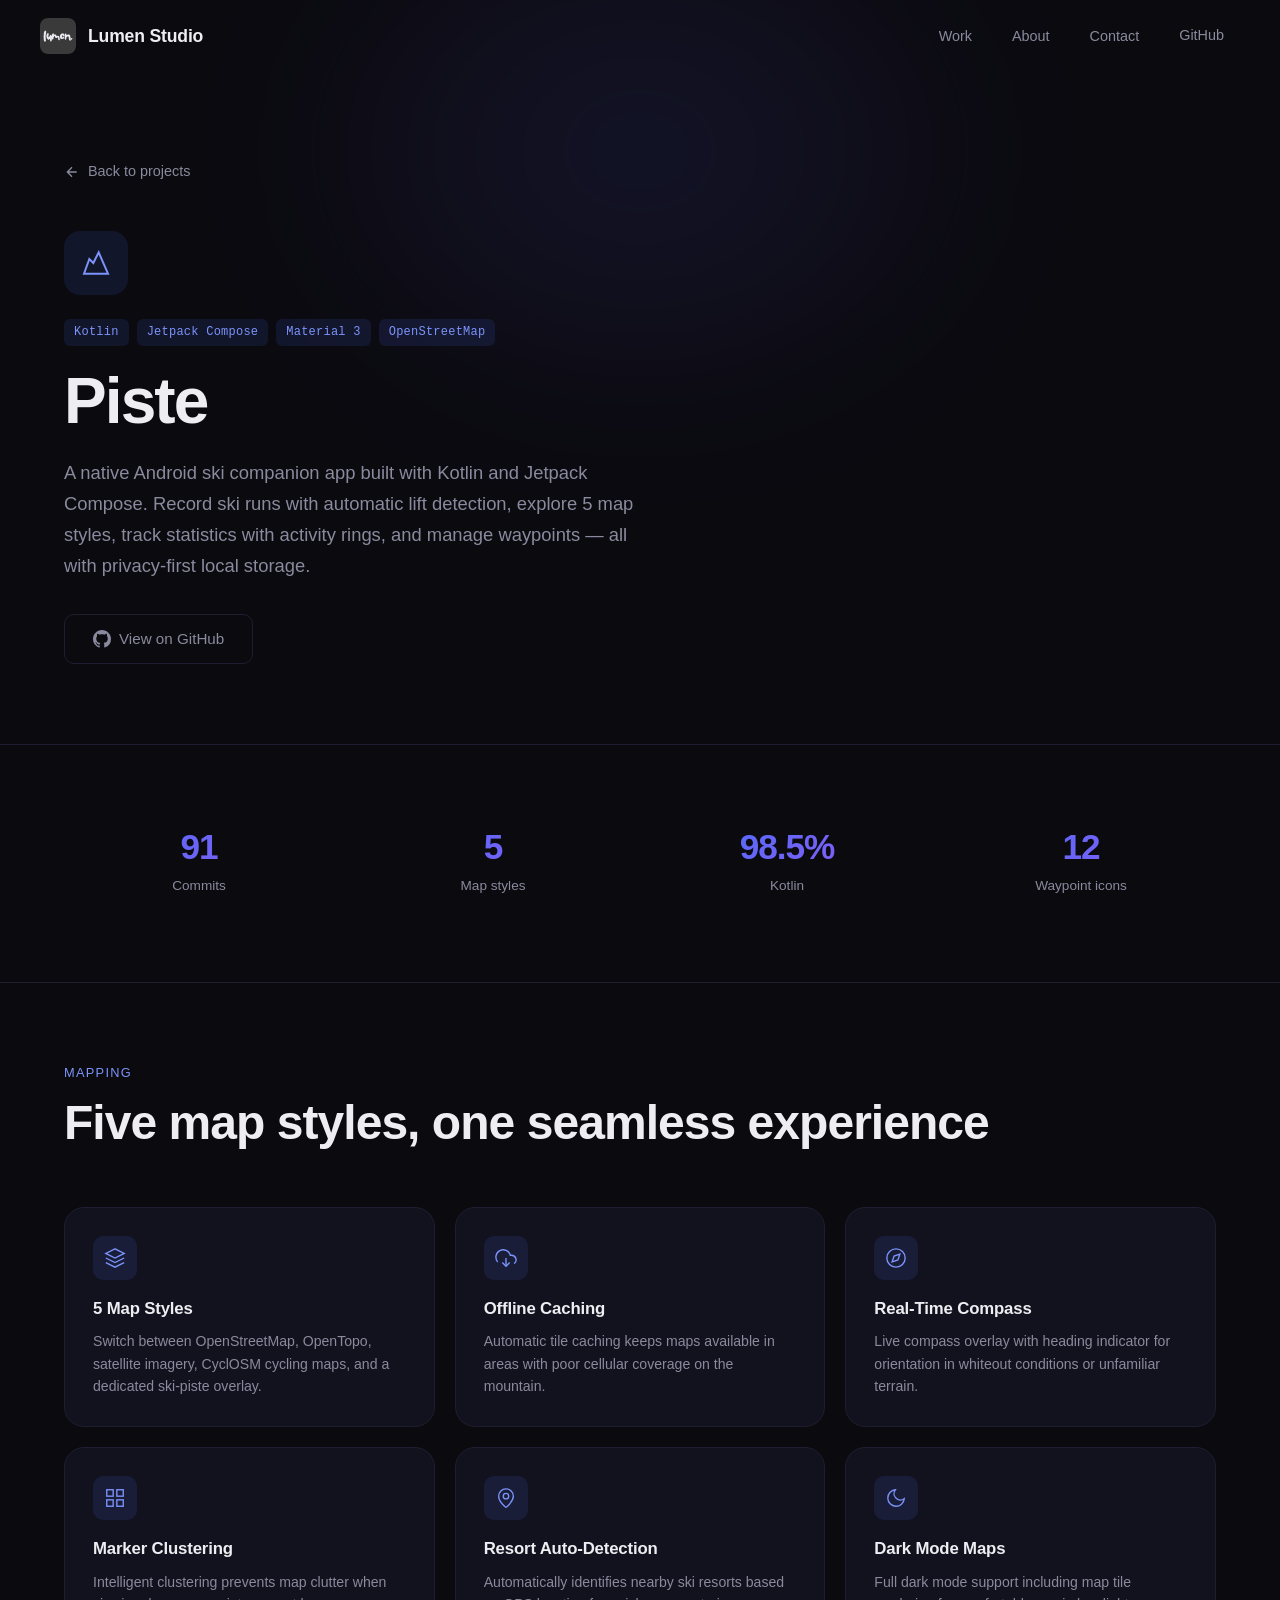
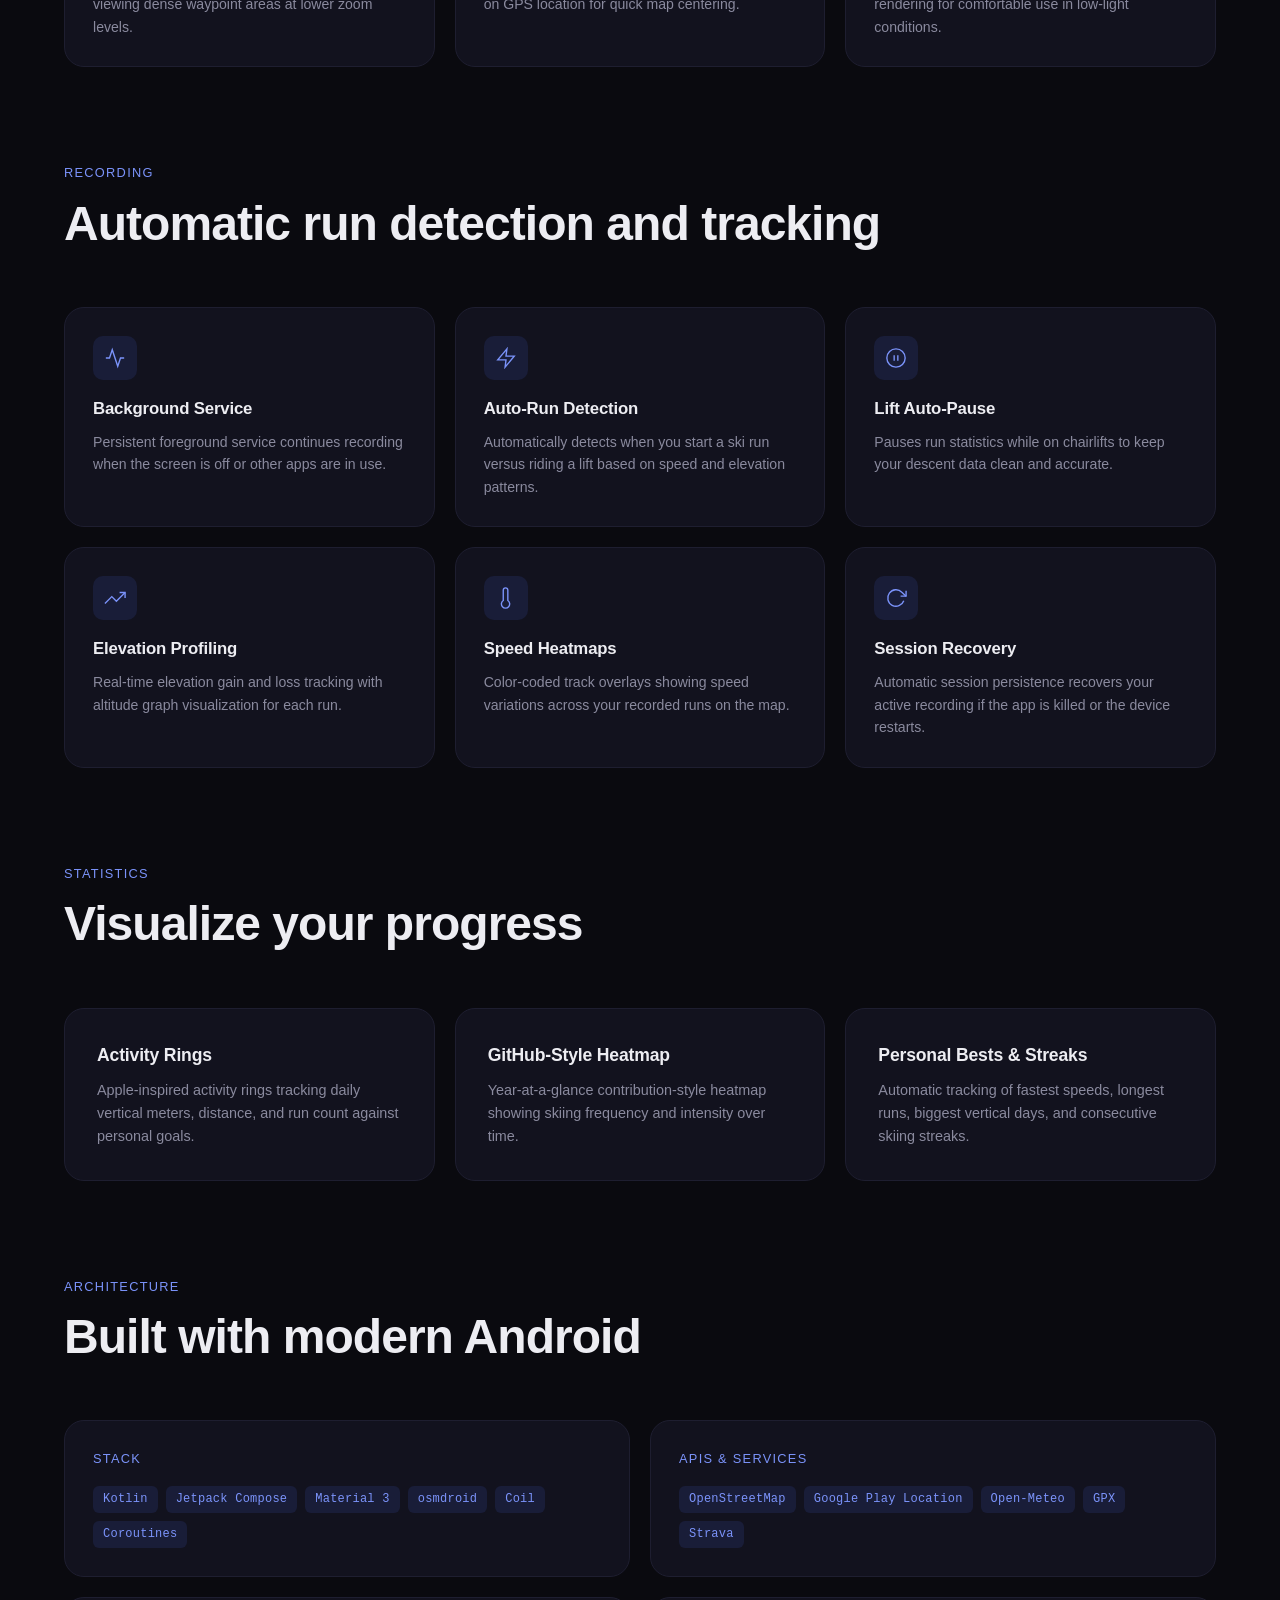
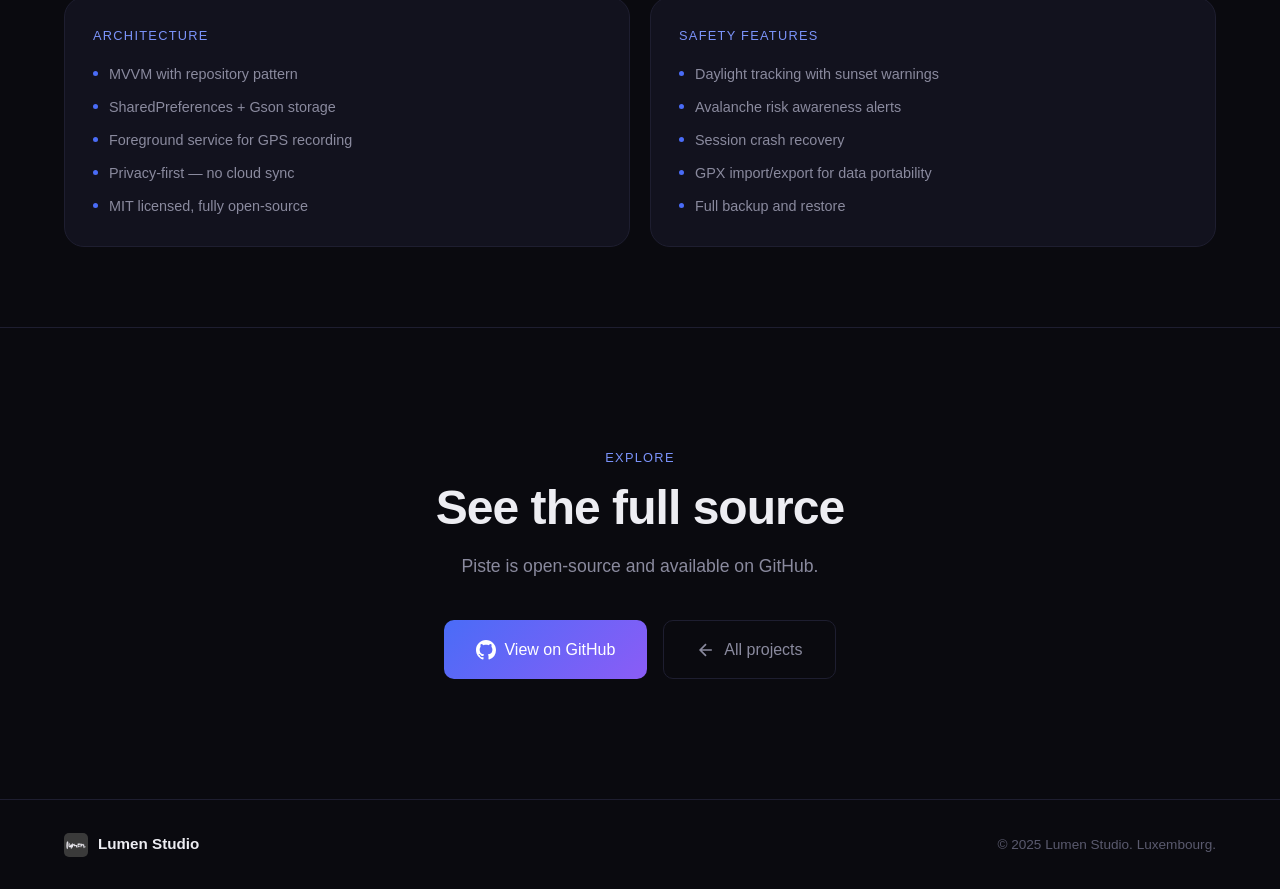
==== piste.html @ 21e947cb "Adding Piste to the website" ====
<!DOCTYPE html>
<html lang="en">
<head>
    <meta charset="UTF-8">
    <meta name="viewport" content="width=device-width, initial-scale=1.0">
    <title>Piste — Lumen Studio</title>
    <meta name="description" content="Piste is a native Android ski companion app built with Kotlin and Jetpack Compose, featuring 5 map styles, ski run recording, activity statistics, and waypoint management.">
    <link rel="stylesheet" href="style.css">
    <link rel="icon" href="assets/logo.png" type="image/png">
</head>
<body>
    <nav class="nav" id="nav">
        <div class="nav-inner">
            <a href="index.html" class="nav-logo">
                <img src="assets/logo.png" alt="Lumen Studio" class="nav-logo-img">
                Lumen Studio
            </a>
            <button class="nav-toggle" id="nav-toggle" aria-label="Toggle menu">
                <span></span><span></span><span></span>
            </button>
            <ul class="nav-links" id="nav-links">
                <li><a href="index.html#work">Work</a></li>
                <li><a href="index.html#about">About</a></li>
                <li><a href="index.html#contact">Contact</a></li>
                <li><a href="https://github.com/lumenworksco" target="_blank" rel="noopener" class="nav-github">GitHub</a></li>
            </ul>
        </div>
    </nav>

    <section class="project-hero">
        <div class="project-hero-bg">
            <div class="project-hero-glow"></div>
        </div>
        <div class="container">
            <a href="index.html#work" class="back-link">
                <svg viewBox="0 0 24 24" width="16" height="16" fill="none" stroke="currentColor" stroke-width="2"><path d="M19 12H5M12 19l-7-7 7-7"/></svg>
                Back to projects
            </a>
            <div class="project-hero-content">
                <div class="project-hero-icon">
                    <svg viewBox="0 0 24 24" fill="none" stroke="currentColor" stroke-width="1.5"><path d="M3 20h18L14 4l-4 8-3-3-4 11z"/></svg>
                </div>
                <div class="project-hero-meta">
                    <span class="project-tag">Kotlin</span>
                    <span class="project-tag">Jetpack Compose</span>
                    <span class="project-tag">Material 3</span>
                    <span class="project-tag">OpenStreetMap</span>
                </div>
                <h1 class="project-hero-title">Piste</h1>
                <p class="project-hero-sub">A native Android ski companion app built with Kotlin and Jetpack Compose. Record ski runs with automatic lift detection, explore 5 map styles, track statistics with activity rings, and manage waypoints — all with privacy-first local storage.</p>
                <a href="https://github.com/lumenworksco/Piste-Formerly-Waypoint" target="_blank" rel="noopener" class="btn btn-ghost">
                    <svg width="18" height="18" viewBox="0 0 24 24" fill="currentColor"><path d="M12 0C5.37 0 0 5.37 0 12c0 5.31 3.435 9.795 8.205 11.385.6.105.825-.255.825-.57 0-.285-.015-1.23-.015-2.235-3.015.555-3.795-.735-4.035-1.41-.135-.345-.72-1.41-1.23-1.695-.42-.225-1.02-.78-.015-.795.945-.015 1.62.87 1.845 1.23 1.08 1.815 2.805 1.305 3.495.99.105-.78.42-1.305.765-1.605-2.67-.3-5.46-1.335-5.46-5.925 0-1.305.465-2.385 1.23-3.225-.12-.3-.54-1.53.12-3.18 0 0 1.005-.315 3.3 1.23.96-.27 1.98-.405 3-.405s2.04.135 3 .405c2.295-1.56 3.3-1.23 3.3-1.23.66 1.65.24 2.88.12 3.18.765.84 1.23 1.905 1.23 3.225 0 4.605-2.805 5.625-5.475 5.925.435.375.81 1.095.81 2.22 0 1.605-.015 2.895-.015 3.3 0 .315.225.69.825.57A12.02 12.02 0 0024 12c0-6.63-5.37-12-12-12z"/></svg>
                    View on GitHub
                </a>
            </div>
        </div>
    </section>

    <section class="project-stats-section">
        <div class="container">
            <div class="project-stats-grid">
                <div class="project-stat">
                    <span class="project-stat-number">91</span>
                    <span class="project-stat-label">Commits</span>
                </div>
                <div class="project-stat">
                    <span class="project-stat-number">5</span>
                    <span class="project-stat-label">Map styles</span>
                </div>
                <div class="project-stat">
                    <span class="project-stat-number">98.5%</span>
                    <span class="project-stat-label">Kotlin</span>
                </div>
                <div class="project-stat">
                    <span class="project-stat-number">12</span>
                    <span class="project-stat-label">Waypoint icons</span>
                </div>
            </div>
        </div>
    </section>

    <section class="project-detail">
        <div class="container">
            <div class="detail-section">
                <div class="section-header">
                    <p class="section-label">Mapping</p>
                    <h2 class="section-title">Five map styles, one seamless experience</h2>
                </div>
                <div class="feature-grid">
                    <div class="feature-card">
                        <div class="feature-icon">
                            <svg viewBox="0 0 24 24" fill="none" stroke="currentColor" stroke-width="1.5"><path d="M12 2L2 7l10 5 10-5-10-5z"/><path d="M2 17l10 5 10-5"/><path d="M2 12l10 5 10-5"/></svg>
                        </div>
                        <h3>5 Map Styles</h3>
                        <p>Switch between OpenStreetMap, OpenTopo, satellite imagery, CyclOSM cycling maps, and a dedicated ski-piste overlay.</p>
                    </div>
                    <div class="feature-card">
                        <div class="feature-icon">
                            <svg viewBox="0 0 24 24" fill="none" stroke="currentColor" stroke-width="1.5"><polyline points="8 17 12 21 16 17"/><line x1="12" y1="12" x2="12" y2="21"/><path d="M20.88 18.09A5 5 0 0018 9h-1.26A8 8 0 103 16.29"/></svg>
                        </div>
                        <h3>Offline Caching</h3>
                        <p>Automatic tile caching keeps maps available in areas with poor cellular coverage on the mountain.</p>
                    </div>
                    <div class="feature-card">
                        <div class="feature-icon">
                            <svg viewBox="0 0 24 24" fill="none" stroke="currentColor" stroke-width="1.5"><circle cx="12" cy="12" r="10"/><polygon points="16.24 7.76 14.12 14.12 7.76 16.24 9.88 9.88 16.24 7.76"/></svg>
                        </div>
                        <h3>Real-Time Compass</h3>
                        <p>Live compass overlay with heading indicator for orientation in whiteout conditions or unfamiliar terrain.</p>
                    </div>
                    <div class="feature-card">
                        <div class="feature-icon">
                            <svg viewBox="0 0 24 24" fill="none" stroke="currentColor" stroke-width="1.5"><rect x="3" y="3" width="7" height="7"/><rect x="14" y="3" width="7" height="7"/><rect x="14" y="14" width="7" height="7"/><rect x="3" y="14" width="7" height="7"/></svg>
                        </div>
                        <h3>Marker Clustering</h3>
                        <p>Intelligent clustering prevents map clutter when viewing dense waypoint areas at lower zoom levels.</p>
                    </div>
                    <div class="feature-card">
                        <div class="feature-icon">
                            <svg viewBox="0 0 24 24" fill="none" stroke="currentColor" stroke-width="1.5"><circle cx="12" cy="10" r="3"/><path d="M12 2a8 8 0 0 0-8 8c0 5.4 7.05 11.5 7.35 11.76a1 1 0 0 0 1.3 0C13 21.5 20 15.4 20 10a8 8 0 0 0-8-8z"/></svg>
                        </div>
                        <h3>Resort Auto-Detection</h3>
                        <p>Automatically identifies nearby ski resorts based on GPS location for quick map centering.</p>
                    </div>
                    <div class="feature-card">
                        <div class="feature-icon">
                            <svg viewBox="0 0 24 24" fill="none" stroke="currentColor" stroke-width="1.5"><path d="M21 12.79A9 9 0 1111.21 3 7 7 0 0021 12.79z"/></svg>
                        </div>
                        <h3>Dark Mode Maps</h3>
                        <p>Full dark mode support including map tile rendering for comfortable use in low-light conditions.</p>
                    </div>
                </div>
            </div>

            <div class="detail-section">
                <div class="section-header">
                    <p class="section-label">Recording</p>
                    <h2 class="section-title">Automatic run detection and tracking</h2>
                </div>
                <div class="feature-grid">
                    <div class="feature-card">
                        <div class="feature-icon">
                            <svg viewBox="0 0 24 24" fill="none" stroke="currentColor" stroke-width="1.5"><polyline points="22 12 18 12 15 21 9 3 6 12 2 12"/></svg>
                        </div>
                        <h3>Background Service</h3>
                        <p>Persistent foreground service continues recording when the screen is off or other apps are in use.</p>
                    </div>
                    <div class="feature-card">
                        <div class="feature-icon">
                            <svg viewBox="0 0 24 24" fill="none" stroke="currentColor" stroke-width="1.5"><polygon points="13 2 3 14 12 14 11 22 21 10 12 10 13 2"/></svg>
                        </div>
                        <h3>Auto-Run Detection</h3>
                        <p>Automatically detects when you start a ski run versus riding a lift based on speed and elevation patterns.</p>
                    </div>
                    <div class="feature-card">
                        <div class="feature-icon">
                            <svg viewBox="0 0 24 24" fill="none" stroke="currentColor" stroke-width="1.5"><circle cx="12" cy="12" r="10"/><line x1="10" y1="15" x2="10" y2="9"/><line x1="14" y1="15" x2="14" y2="9"/></svg>
                        </div>
                        <h3>Lift Auto-Pause</h3>
                        <p>Pauses run statistics while on chairlifts to keep your descent data clean and accurate.</p>
                    </div>
                    <div class="feature-card">
                        <div class="feature-icon">
                            <svg viewBox="0 0 24 24" fill="none" stroke="currentColor" stroke-width="1.5"><polyline points="23 6 13.5 15.5 8.5 10.5 1 18"/><polyline points="17 6 23 6 23 12"/></svg>
                        </div>
                        <h3>Elevation Profiling</h3>
                        <p>Real-time elevation gain and loss tracking with altitude graph visualization for each run.</p>
                    </div>
                    <div class="feature-card">
                        <div class="feature-icon">
                            <svg viewBox="0 0 24 24" fill="none" stroke="currentColor" stroke-width="1.5"><path d="M14 14.76V3.5a2.5 2.5 0 0 0-5 0v11.26a4.5 4.5 0 1 0 5 0z"/></svg>
                        </div>
                        <h3>Speed Heatmaps</h3>
                        <p>Color-coded track overlays showing speed variations across your recorded runs on the map.</p>
                    </div>
                    <div class="feature-card">
                        <div class="feature-icon">
                            <svg viewBox="0 0 24 24" fill="none" stroke="currentColor" stroke-width="1.5"><polyline points="23 4 23 10 17 10"/><path d="M20.49 15a9 9 0 1 1-2.12-9.36L23 10"/></svg>
                        </div>
                        <h3>Session Recovery</h3>
                        <p>Automatic session persistence recovers your active recording if the app is killed or the device restarts.</p>
                    </div>
                </div>
            </div>

            <div class="detail-section">
                <div class="section-header">
                    <p class="section-label">Statistics</p>
                    <h2 class="section-title">Visualize your progress</h2>
                </div>
                <div class="ml-grid">
                    <div class="ml-card">
                        <h3>Activity Rings</h3>
                        <p>Apple-inspired activity rings tracking daily vertical meters, distance, and run count against personal goals.</p>
                    </div>
                    <div class="ml-card">
                        <h3>GitHub-Style Heatmap</h3>
                        <p>Year-at-a-glance contribution-style heatmap showing skiing frequency and intensity over time.</p>
                    </div>
                    <div class="ml-card">
                        <h3>Personal Bests & Streaks</h3>
                        <p>Automatic tracking of fastest speeds, longest runs, biggest vertical days, and consecutive skiing streaks.</p>
                    </div>
                </div>
            </div>

            <div class="detail-section">
                <div class="section-header">
                    <p class="section-label">Architecture</p>
                    <h2 class="section-title">Built with modern Android</h2>
                </div>
                <div class="tech-detail-grid">
                    <div class="tech-detail-card">
                        <h4>Stack</h4>
                        <div class="tech-tags">
                            <span class="project-tag">Kotlin</span>
                            <span class="project-tag">Jetpack Compose</span>
                            <span class="project-tag">Material 3</span>
                            <span class="project-tag">osmdroid</span>
                            <span class="project-tag">Coil</span>
                            <span class="project-tag">Coroutines</span>
                        </div>
                    </div>
                    <div class="tech-detail-card">
                        <h4>APIs & Services</h4>
                        <div class="tech-tags">
                            <span class="project-tag">OpenStreetMap</span>
                            <span class="project-tag">Google Play Location</span>
                            <span class="project-tag">Open-Meteo</span>
                            <span class="project-tag">GPX</span>
                            <span class="project-tag">Strava</span>
                        </div>
                    </div>
                    <div class="tech-detail-card">
                        <h4>Architecture</h4>
                        <ul class="arch-list">
                            <li>MVVM with repository pattern</li>
                            <li>SharedPreferences + Gson storage</li>
                            <li>Foreground service for GPS recording</li>
                            <li>Privacy-first — no cloud sync</li>
                            <li>MIT licensed, fully open-source</li>
                        </ul>
                    </div>
                    <div class="tech-detail-card">
                        <h4>Safety Features</h4>
                        <ul class="arch-list">
                            <li>Daylight tracking with sunset warnings</li>
                            <li>Avalanche risk awareness alerts</li>
                            <li>Session crash recovery</li>
                            <li>GPX import/export for data portability</li>
                            <li>Full backup and restore</li>
                        </ul>
                    </div>
                </div>
            </div>
        </div>
    </section>

    <section class="project-cta">
        <div class="container">
            <div class="contact-inner">
                <p class="section-label">Explore</p>
                <h2 class="section-title">See the full source</h2>
                <p class="contact-sub">Piste is open-source and available on GitHub.</p>
                <div class="contact-links">
                    <a href="https://github.com/lumenworksco/Piste-Formerly-Waypoint" target="_blank" rel="noopener" class="btn btn-primary btn-lg">
                        <svg width="20" height="20" viewBox="0 0 24 24" fill="currentColor"><path d="M12 0C5.37 0 0 5.37 0 12c0 5.31 3.435 9.795 8.205 11.385.6.105.825-.255.825-.57 0-.285-.015-1.23-.015-2.235-3.015.555-3.795-.735-4.035-1.41-.135-.345-.72-1.41-1.23-1.695-.42-.225-1.02-.78-.015-.795.945-.015 1.62.87 1.845 1.23 1.08 1.815 2.805 1.305 3.495.99.105-.78.42-1.305.765-1.605-2.67-.3-5.46-1.335-5.46-5.925 0-1.305.465-2.385 1.23-3.225-.12-.3-.54-1.53.12-3.18 0 0 1.005-.315 3.3 1.23.96-.27 1.98-.405 3-.405s2.04.135 3 .405c2.295-1.56 3.3-1.23 3.3-1.23.66 1.65.24 2.88.12 3.18.765.84 1.23 1.905 1.23 3.225 0 4.605-2.805 5.625-5.475 5.925.435.375.81 1.095.81 2.22 0 1.605-.015 2.895-.015 3.3 0 .315.225.69.825.57A12.02 12.02 0 0024 12c0-6.63-5.37-12-12-12z"/></svg>
                        View on GitHub
                    </a>
                    <a href="index.html#work" class="btn btn-ghost btn-lg">
                        <svg viewBox="0 0 24 24" width="20" height="20" fill="none" stroke="currentColor" stroke-width="2"><path d="M19 12H5M12 19l-7-7 7-7"/></svg>
                        All projects
                    </a>
                </div>
            </div>
        </div>
    </section>

    <footer class="footer">
        <div class="container">
            <div class="footer-inner">
                <div class="footer-brand">
                    <img src="assets/logo.png" alt="Lumen Studio" class="footer-logo-img">
                    Lumen Studio
                </div>
                <p class="footer-copy">&copy; 2025 Lumen Studio. Luxembourg.</p>
            </div>
        </div>
    </footer>

    <script src="script.js"></script>
</body>
</html>
---- style.css ----
/* ===== Reset & Base ===== */
*, *::before, *::after {
    margin: 0;
    padding: 0;
    box-sizing: border-box;
}

:root {
    --bg: #0a0a0f;
    --bg-raised: #0f0f18;
    --bg-card: #12121e;
    --border: #1e1e30;
    --border-hover: #2e2e48;
    --text: #ededf2;
    --text-muted: #8a8a9e;
    --text-dim: #5a5a6e;
    --accent: #4a6cf7;
    --accent-light: #7b93fa;
    --accent-dim: rgba(74, 108, 247, 0.12);
    --accent-glow: rgba(74, 108, 247, 0.3);
    --gradient-start: #4a6cf7;
    --gradient-end: #8b5cf6;
    --radius: 12px;
    --radius-lg: 20px;
    --font: -apple-system, BlinkMacSystemFont, 'Segoe UI', Roboto, 'Helvetica Neue', sans-serif;
    --font-mono: 'SF Mono', 'Fira Code', 'Fira Mono', Menlo, monospace;
    --max-w: 1200px;
    --transition: 0.3s cubic-bezier(0.4, 0, 0.2, 1);
}

html {
    scroll-behavior: smooth;
    -webkit-font-smoothing: antialiased;
    -moz-osx-font-smoothing: grayscale;
}

body {
    font-family: var(--font);
    background: var(--bg);
    color: var(--text);
    line-height: 1.6;
    overflow-x: hidden;
}

a {
    color: inherit;
    text-decoration: none;
}

img { max-width: 100%; display: block; }

.container {
    max-width: var(--max-w);
    margin: 0 auto;
    padding: 0 24px;
}

/* ===== Nav ===== */
.nav {
    position: fixed;
    top: 0;
    left: 0;
    right: 0;
    z-index: 100;
    padding: 0 24px;
    transition: background var(--transition), backdrop-filter var(--transition);
}

.nav.scrolled {
    background: rgba(10, 10, 15, 0.88);
    backdrop-filter: blur(20px);
    -webkit-backdrop-filter: blur(20px);
    border-bottom: 1px solid var(--border);
}

.nav-inner {
    max-width: var(--max-w);
    margin: 0 auto;
    display: flex;
    align-items: center;
    justify-content: space-between;
    height: 72px;
}

.nav-logo {
    display: flex;
    align-items: center;
    gap: 12px;
    font-weight: 600;
    font-size: 1.1rem;
    letter-spacing: -0.01em;
}

.nav-logo-img {
    width: 36px;
    height: 36px;
    border-radius: 8px;
    object-fit: cover;
}

.nav-links {
    display: flex;
    align-items: center;
    gap: 8px;
    list-style: none;
}

.nav-links a {
    padding: 8px 16px;
    border-radius: 8px;
    font-size: 0.9rem;
    color: var(--text-muted);
    transition: color var(--transition), background var(--transition);
}

.nav-links a:hover {
    color: var(--text);
    background: var(--accent-dim);
}

.nav-github {
    display: flex;
    align-items: center;
    gap: 6px;
}

.nav-toggle {
    display: none;
    flex-direction: column;
    gap: 5px;
    background: none;
    border: none;
    cursor: pointer;
    padding: 8px;
}

.nav-toggle span {
    display: block;
    width: 22px;
    height: 2px;
    background: var(--text);
    border-radius: 2px;
    transition: var(--transition);
}

/* ===== Hero ===== */
.hero {
    position: relative;
    min-height: 100vh;
    display: flex;
    align-items: center;
    justify-content: center;
    text-align: center;
    padding: 120px 24px 80px;
    overflow: hidden;
}

.hero-bg {
    position: absolute;
    inset: 0;
    z-index: 0;
}

.hero-glow {
    position: absolute;
    top: 10%;
    left: 50%;
    transform: translateX(-50%);
    width: 800px;
    height: 800px;
    background: radial-gradient(ellipse, var(--accent-glow) 0%, rgba(139, 92, 246, 0.15) 40%, transparent 70%);
    opacity: 0.5;
    filter: blur(80px);
    animation: glow-pulse 6s ease-in-out infinite alternate;
}

@keyframes glow-pulse {
    0% { opacity: 0.4; transform: translateX(-50%) scale(0.95); }
    100% { opacity: 0.6; transform: translateX(-50%) scale(1.05); }
}

.hero-content {
    position: relative;
    z-index: 1;
    max-width: 780px;
}

.hero-logo {
    width: 44px;
    height: 44px;
    border-radius: 10px;
    margin: 0 auto 24px;
    box-shadow: 0 4px 20px rgba(74, 108, 247, 0.15);
}

.hero-label {
    display: inline-block;
    font-size: 0.8rem;
    font-weight: 500;
    letter-spacing: 0.1em;
    text-transform: uppercase;
    color: var(--accent-light);
    margin-bottom: 24px;
    padding: 6px 16px;
    border: 1px solid var(--accent-dim);
    border-radius: 100px;
    background: var(--accent-dim);
}

.hero-title {
    font-size: clamp(2.8rem, 7vw, 5rem);
    font-weight: 700;
    line-height: 1.08;
    letter-spacing: -0.03em;
    margin-bottom: 24px;
}

.hero-accent {
    background: linear-gradient(135deg, var(--gradient-start), var(--accent-light), var(--gradient-end));
    -webkit-background-clip: text;
    -webkit-text-fill-color: transparent;
    background-clip: text;
}

.hero-sub {
    font-size: 1.2rem;
    color: var(--text-muted);
    max-width: 540px;
    margin: 0 auto 40px;
    line-height: 1.7;
}

.hero-actions {
    display: flex;
    gap: 16px;
    justify-content: center;
    flex-wrap: wrap;
}

.hero-scroll {
    position: absolute;
    bottom: 40px;
    left: 50%;
    transform: translateX(-50%);
    z-index: 1;
}

.scroll-line {
    width: 1px;
    height: 60px;
    background: linear-gradient(to bottom, var(--accent), transparent);
    animation: scroll-hint 2s ease-in-out infinite;
}

@keyframes scroll-hint {
    0%, 100% { opacity: 0.3; transform: scaleY(0.6); transform-origin: top; }
    50% { opacity: 1; transform: scaleY(1); transform-origin: top; }
}

/* ===== Buttons ===== */
.btn {
    display: inline-flex;
    align-items: center;
    gap: 8px;
    padding: 12px 28px;
    border-radius: 10px;
    font-size: 0.95rem;
    font-weight: 500;
    font-family: var(--font);
    cursor: pointer;
    transition: all var(--transition);
    border: none;
    white-space: nowrap;
}

.btn-primary {
    background: linear-gradient(135deg, var(--gradient-start), var(--gradient-end));
    color: #fff;
}

.btn-primary:hover {
    box-shadow: 0 4px 30px var(--accent-glow);
    transform: translateY(-1px);
    filter: brightness(1.1);
}

.btn-secondary {
    background: var(--bg-card);
    color: var(--text);
    border: 1px solid var(--border);
}

.btn-secondary:hover {
    border-color: var(--border-hover);
    background: var(--bg-raised);
    transform: translateY(-1px);
}

.btn-ghost {
    background: transparent;
    color: var(--text-muted);
    border: 1px solid var(--border);
}

.btn-ghost:hover {
    color: var(--text);
    border-color: var(--border-hover);
    background: var(--accent-dim);
}

.btn-lg {
    padding: 16px 32px;
    font-size: 1rem;
}

/* ===== Sections ===== */
.section-label {
    font-size: 0.8rem;
    font-weight: 500;
    letter-spacing: 0.1em;
    text-transform: uppercase;
    color: var(--accent-light);
    margin-bottom: 12px;
}

.section-title {
    font-size: clamp(2rem, 4vw, 3rem);
    font-weight: 700;
    letter-spacing: -0.02em;
    line-height: 1.15;
    margin-bottom: 16px;
}

.section-sub {
    font-size: 1.1rem;
    color: var(--text-muted);
    max-width: 520px;
}

.section-header {
    margin-bottom: 56px;
}

/* ===== Work ===== */
.work {
    padding: 120px 0;
}

.project-grid {
    display: grid;
    grid-template-columns: repeat(3, 1fr);
    gap: 20px;
}

.project-card {
    display: block;
    border-radius: var(--radius-lg);
    border: 1px solid var(--border);
    background: var(--bg-card);
    overflow: hidden;
    transition: all var(--transition);
}

.project-card:hover {
    border-color: var(--border-hover);
    transform: translateY(-4px);
    box-shadow: 0 20px 60px rgba(0, 0, 0, 0.4), 0 0 40px rgba(74, 108, 247, 0.06);
}

.project-card-inner {
    padding: 32px;
    height: 100%;
    display: flex;
    flex-direction: column;
}

.project-icon {
    width: 48px;
    height: 48px;
    border-radius: 12px;
    background: var(--accent-dim);
    display: flex;
    align-items: center;
    justify-content: center;
    margin-bottom: 20px;
    color: var(--accent-light);
}

.project-icon svg {
    width: 24px;
    height: 24px;
}

.project-meta {
    display: flex;
    gap: 8px;
    margin-bottom: 16px;
    flex-wrap: wrap;
}

.project-tag {
    font-size: 0.75rem;
    font-family: var(--font-mono);
    padding: 4px 10px;
    border-radius: 6px;
    background: var(--accent-dim);
    color: var(--accent-light);
    letter-spacing: 0.02em;
}

.project-card h3 {
    font-size: 1.25rem;
    font-weight: 600;
    margin-bottom: 8px;
    letter-spacing: -0.01em;
}

.project-card p {
    font-size: 0.9rem;
    color: var(--text-muted);
    line-height: 1.6;
}

.work-cta {
    text-align: center;
    margin-top: 48px;
}

/* ===== About ===== */
.about {
    padding: 120px 0;
    border-top: 1px solid var(--border);
}

.about-grid {
    display: grid;
    grid-template-columns: 1fr 1fr;
    gap: 80px;
    align-items: center;
    margin-bottom: 80px;
}

.about-text p {
    color: var(--text-muted);
    margin-top: 16px;
    font-size: 1.05rem;
    line-height: 1.7;
}

.about-stats {
    display: flex;
    flex-direction: column;
    gap: 32px;
}

.stat {
    padding: 28px 32px;
    border-radius: var(--radius-lg);
    border: 1px solid var(--border);
    background: var(--bg-card);
}

.stat-number {
    display: block;
    font-size: 2.5rem;
    font-weight: 700;
    letter-spacing: -0.03em;
    background: linear-gradient(135deg, var(--gradient-start), var(--gradient-end));
    -webkit-background-clip: text;
    -webkit-text-fill-color: transparent;
    background-clip: text;
    line-height: 1;
    margin-bottom: 8px;
}

.stat-label {
    font-size: 0.9rem;
    color: var(--text-muted);
}

.tech-strip {
    display: flex;
    flex-wrap: wrap;
    gap: 12px;
    justify-content: center;
    padding-top: 40px;
    border-top: 1px solid var(--border);
}

.tech-item {
    font-family: var(--font-mono);
    font-size: 0.85rem;
    padding: 10px 20px;
    border-radius: 100px;
    border: 1px solid var(--border);
    color: var(--text-muted);
    transition: all var(--transition);
}

.tech-item:hover {
    border-color: var(--accent);
    color: var(--accent-light);
    background: var(--accent-dim);
}

/* ===== Contact ===== */
.contact {
    padding: 120px 0;
    border-top: 1px solid var(--border);
}

.contact-inner {
    text-align: center;
    max-width: 600px;
    margin: 0 auto;
}

.contact-sub {
    font-size: 1.1rem;
    color: var(--text-muted);
    margin-bottom: 40px;
}

.contact-links {
    display: flex;
    gap: 16px;
    justify-content: center;
    flex-wrap: wrap;
}

/* ===== Footer ===== */
.footer {
    padding: 32px 0;
    border-top: 1px solid var(--border);
}

.footer-inner {
    display: flex;
    align-items: center;
    justify-content: space-between;
}

.footer-brand {
    display: flex;
    align-items: center;
    gap: 10px;
    font-weight: 600;
    font-size: 0.95rem;
}

.footer-logo-img {
    width: 24px;
    height: 24px;
    border-radius: 5px;
    object-fit: cover;
}

.footer-copy {
    font-size: 0.85rem;
    color: var(--text-dim);
}

/* ===== Spotlight Section ===== */
.spotlight {
    padding: 120px 0;
    border-bottom: 1px solid var(--border);
}

.spotlight-card {
    display: block;
    position: relative;
    border-radius: var(--radius-lg);
    border: 1px solid rgba(74, 108, 247, 0.25);
    overflow: hidden;
    transition: all var(--transition);
}

.spotlight-card:hover {
    border-color: rgba(74, 108, 247, 0.4);
    transform: translateY(-4px);
    box-shadow: 0 24px 80px rgba(0, 0, 0, 0.4), 0 0 80px rgba(74, 108, 247, 0.08);
}

.spotlight-card-inner {
    position: relative;
    background: linear-gradient(135deg, rgba(74, 108, 247, 0.06), rgba(139, 92, 246, 0.04));
}

.spotlight-content {
    position: relative;
    z-index: 1;
    padding: 48px;
}

.spotlight-glow {
    position: absolute;
    top: -40%;
    right: -10%;
    width: 500px;
    height: 500px;
    background: radial-gradient(ellipse, rgba(74, 108, 247, 0.12) 0%, transparent 70%);
    filter: blur(60px);
    pointer-events: none;
}

.spotlight-icon {
    width: 56px;
    min-width: 56px;
    height: 56px;
    min-height: 56px;
    border-radius: 14px;
    background: var(--accent-dim);
    display: flex;
    align-items: center;
    justify-content: center;
    margin-bottom: 24px;
    color: var(--accent-light);
    overflow: hidden;
}

.spotlight-icon svg {
    width: 28px;
    min-width: 28px;
    height: 28px;
    min-height: 28px;
    flex-shrink: 0;
}

.spotlight-meta {
    display: flex;
    gap: 8px;
    margin-bottom: 20px;
    flex-wrap: wrap;
}

.spotlight-card h3 {
    font-size: clamp(1.5rem, 3vw, 2rem);
    font-weight: 700;
    letter-spacing: -0.02em;
    margin-bottom: 12px;
}

.spotlight-card p {
    font-size: 1.05rem;
    color: var(--text-muted);
    line-height: 1.7;
    max-width: 640px;
}

.spotlight-stats {
    display: flex;
    gap: 40px;
    margin-top: 32px;
    padding-top: 32px;
    border-top: 1px solid var(--border);
    flex-wrap: wrap;
}

.spotlight-stat-num {
    display: block;
    font-size: 1.5rem;
    font-weight: 700;
    letter-spacing: -0.02em;
    background: linear-gradient(135deg, var(--gradient-start), var(--gradient-end));
    -webkit-background-clip: text;
    -webkit-text-fill-color: transparent;
    background-clip: text;
    line-height: 1;
    margin-bottom: 4px;
}

.spotlight-stat-label {
    font-size: 0.8rem;
    color: var(--text-dim);
}

.spotlight-link {
    display: inline-flex;
    align-items: center;
    gap: 8px;
    margin-top: 32px;
    font-size: 0.95rem;
    font-weight: 500;
    color: var(--accent-light);
    transition: gap var(--transition);
}

.spotlight-card:hover .spotlight-link {
    gap: 12px;
}

.nav-velox {
    color: var(--accent-light) !important;
    font-weight: 500;
}

.nav-piste {
    color: var(--accent-light) !important;
    font-weight: 500;
}

/* ===== Project Detail Page ===== */
.project-hero {
    position: relative;
    padding: 160px 0 80px;
    overflow: hidden;
}

.project-hero-bg {
    position: absolute;
    inset: 0;
    z-index: 0;
}

.project-hero-glow {
    position: absolute;
    top: -20%;
    left: 50%;
    transform: translateX(-50%);
    width: 800px;
    height: 600px;
    background: radial-gradient(ellipse, var(--accent-glow) 0%, rgba(139, 92, 246, 0.15) 40%, transparent 70%);
    opacity: 0.4;
    filter: blur(80px);
}

.back-link {
    display: inline-flex;
    align-items: center;
    gap: 8px;
    font-size: 0.9rem;
    color: var(--text-muted);
    margin-bottom: 48px;
    transition: color var(--transition);
    position: relative;
    z-index: 1;
}

.back-link:hover {
    color: var(--accent-light);
}

.project-hero-content {
    position: relative;
    z-index: 1;
    max-width: 700px;
}

.project-hero-icon {
    width: 64px;
    height: 64px;
    border-radius: 16px;
    background: var(--accent-dim);
    display: flex;
    align-items: center;
    justify-content: center;
    margin-bottom: 24px;
    color: var(--accent-light);
}

.project-hero-icon svg {
    width: 32px;
    height: 32px;
}

.project-hero-meta {
    display: flex;
    gap: 8px;
    margin-bottom: 20px;
    flex-wrap: wrap;
}

.project-hero-title {
    font-size: clamp(2.5rem, 6vw, 4rem);
    font-weight: 700;
    letter-spacing: -0.03em;
    line-height: 1.1;
    margin-bottom: 20px;
}

.project-hero-sub {
    font-size: 1.15rem;
    color: var(--text-muted);
    line-height: 1.7;
    margin-bottom: 32px;
    max-width: 600px;
}

/* Project Stats */
.project-stats-section {
    padding: 60px 0;
    border-top: 1px solid var(--border);
    border-bottom: 1px solid var(--border);
}

.project-stats-grid {
    display: grid;
    grid-template-columns: repeat(4, 1fr);
    gap: 24px;
}

.project-stat {
    text-align: center;
    padding: 24px;
}

.project-stat-number {
    display: block;
    font-size: 2.2rem;
    font-weight: 700;
    letter-spacing: -0.03em;
    background: linear-gradient(135deg, var(--gradient-start), var(--gradient-end));
    -webkit-background-clip: text;
    -webkit-text-fill-color: transparent;
    background-clip: text;
    line-height: 1;
    margin-bottom: 8px;
}

.project-stat-label {
    font-size: 0.85rem;
    color: var(--text-muted);
}

/* Detail Sections */
.project-detail {
    padding: 80px 0;
}

.detail-section {
    margin-bottom: 96px;
}

.detail-section:last-child {
    margin-bottom: 0;
}

/* Strategy Grid */
.strategy-grid {
    display: grid;
    grid-template-columns: repeat(3, 1fr);
    gap: 20px;
}

.strategy-card {
    padding: 28px;
    border-radius: var(--radius-lg);
    border: 1px solid var(--border);
    background: var(--bg-card);
    transition: all var(--transition);
}

.strategy-card:hover {
    border-color: var(--border-hover);
    transform: translateY(-2px);
}

.strategy-alloc {
    display: inline-block;
    font-size: 0.8rem;
    font-weight: 600;
    font-family: var(--font-mono);
    padding: 4px 10px;
    border-radius: 6px;
    background: var(--accent-dim);
    color: var(--accent-light);
    margin-bottom: 16px;
}

.strategy-card h3 {
    font-size: 1.1rem;
    font-weight: 600;
    margin-bottom: 8px;
    letter-spacing: -0.01em;
}

.strategy-card p {
    font-size: 0.88rem;
    color: var(--text-muted);
    line-height: 1.6;
}

/* Feature Grid */
.feature-grid {
    display: grid;
    grid-template-columns: repeat(3, 1fr);
    gap: 20px;
}

.feature-card {
    padding: 28px;
    border-radius: var(--radius-lg);
    border: 1px solid var(--border);
    background: var(--bg-card);
    transition: all var(--transition);
}

.feature-card:hover {
    border-color: var(--border-hover);
    transform: translateY(-2px);
}

.feature-icon {
    width: 44px;
    height: 44px;
    border-radius: 10px;
    background: var(--accent-dim);
    display: flex;
    align-items: center;
    justify-content: center;
    margin-bottom: 16px;
    color: var(--accent-light);
}

.feature-icon svg {
    width: 22px;
    height: 22px;
}

.feature-card h3 {
    font-size: 1.05rem;
    font-weight: 600;
    margin-bottom: 8px;
    letter-spacing: -0.01em;
}

.feature-card p {
    font-size: 0.88rem;
    color: var(--text-muted);
    line-height: 1.6;
}

/* ML Grid */
.ml-grid {
    display: grid;
    grid-template-columns: repeat(3, 1fr);
    gap: 20px;
}

.ml-card {
    padding: 32px;
    border-radius: var(--radius-lg);
    border: 1px solid var(--border);
    background: var(--bg-card);
    transition: all var(--transition);
}

.ml-card:hover {
    border-color: var(--border-hover);
    transform: translateY(-2px);
}

.ml-card h3 {
    font-size: 1.1rem;
    font-weight: 600;
    margin-bottom: 10px;
    letter-spacing: -0.01em;
}

.ml-card p {
    font-size: 0.9rem;
    color: var(--text-muted);
    line-height: 1.6;
}

/* Tech Detail Grid */
.tech-detail-grid {
    display: grid;
    grid-template-columns: repeat(2, 1fr);
    gap: 20px;
}

.tech-detail-card {
    padding: 28px;
    border-radius: var(--radius-lg);
    border: 1px solid var(--border);
    background: var(--bg-card);
}

.tech-detail-card h4 {
    font-size: 0.8rem;
    font-weight: 500;
    letter-spacing: 0.1em;
    text-transform: uppercase;
    color: var(--accent-light);
    margin-bottom: 16px;
}

.tech-tags {
    display: flex;
    flex-wrap: wrap;
    gap: 8px;
}

.arch-list {
    list-style: none;
    display: flex;
    flex-direction: column;
    gap: 10px;
}

.arch-list li {
    font-size: 0.9rem;
    color: var(--text-muted);
    padding-left: 16px;
    position: relative;
}

.arch-list li::before {
    content: '';
    position: absolute;
    left: 0;
    top: 8px;
    width: 5px;
    height: 5px;
    border-radius: 50%;
    background: var(--accent);
}

/* Project CTA */
.project-cta {
    padding: 120px 0;
    border-top: 1px solid var(--border);
}

/* ===== Animations ===== */
.fade-in {
    opacity: 0;
    transform: translateY(24px);
    transition: opacity 0.6s ease, transform 0.6s ease;
}

.fade-in.visible {
    opacity: 1;
    transform: translateY(0);
}

/* ===== Responsive ===== */
@media (max-width: 900px) {
    .project-grid {
        grid-template-columns: repeat(2, 1fr);
    }

    .about-grid {
        grid-template-columns: 1fr;
        gap: 48px;
    }

    .project-stats-grid {
        grid-template-columns: repeat(2, 1fr);
    }

    .strategy-grid,
    .feature-grid,
    .ml-grid {
        grid-template-columns: repeat(2, 1fr);
    }

    .tech-detail-grid {
        grid-template-columns: 1fr;
    }
}

@media (max-width: 640px) {
    .nav-links {
        position: fixed;
        top: 0;
        right: 0;
        bottom: 0;
        width: 280px;
        background: var(--bg-raised);
        border-left: 1px solid var(--border);
        flex-direction: column;
        padding: 80px 24px 24px;
        gap: 4px;
        transform: translateX(100%);
        transition: transform var(--transition);
        z-index: 99;
    }

    .nav-links.open {
        transform: translateX(0);
    }

    .nav-links a {
        padding: 14px 16px;
        font-size: 1rem;
    }

    .nav-toggle {
        display: flex;
        z-index: 101;
    }

    .nav-toggle.active span:nth-child(1) {
        transform: rotate(45deg) translate(5px, 5px);
    }
    .nav-toggle.active span:nth-child(2) {
        opacity: 0;
    }
    .nav-toggle.active span:nth-child(3) {
        transform: rotate(-45deg) translate(5px, -5px);
    }

    .project-grid {
        grid-template-columns: 1fr;
    }

    .project-stats-grid,
    .strategy-grid,
    .feature-grid,
    .ml-grid {
        grid-template-columns: 1fr;
    }

    .spotlight-content {
        padding: 28px;
    }

    .spotlight-stats {
        gap: 24px;
    }

    .project-hero {
        padding: 120px 0 60px;
    }

    .project-hero-title {
        font-size: 2.2rem;
    }

    .hero {
        padding: 100px 20px 60px;
    }

    .hero-logo {
        width: 40px;
        height: 40px;
        border-radius: 9px;
    }

    .hero-title {
        font-size: 2.4rem;
    }

    .hero-sub {
        font-size: 1.05rem;
    }

    .hero-actions {
        flex-direction: column;
        align-items: center;
    }

    .footer-inner {
        flex-direction: column;
        gap: 12px;
        text-align: center;
    }

    .contact-links {
        flex-direction: column;
        align-items: center;
    }
}
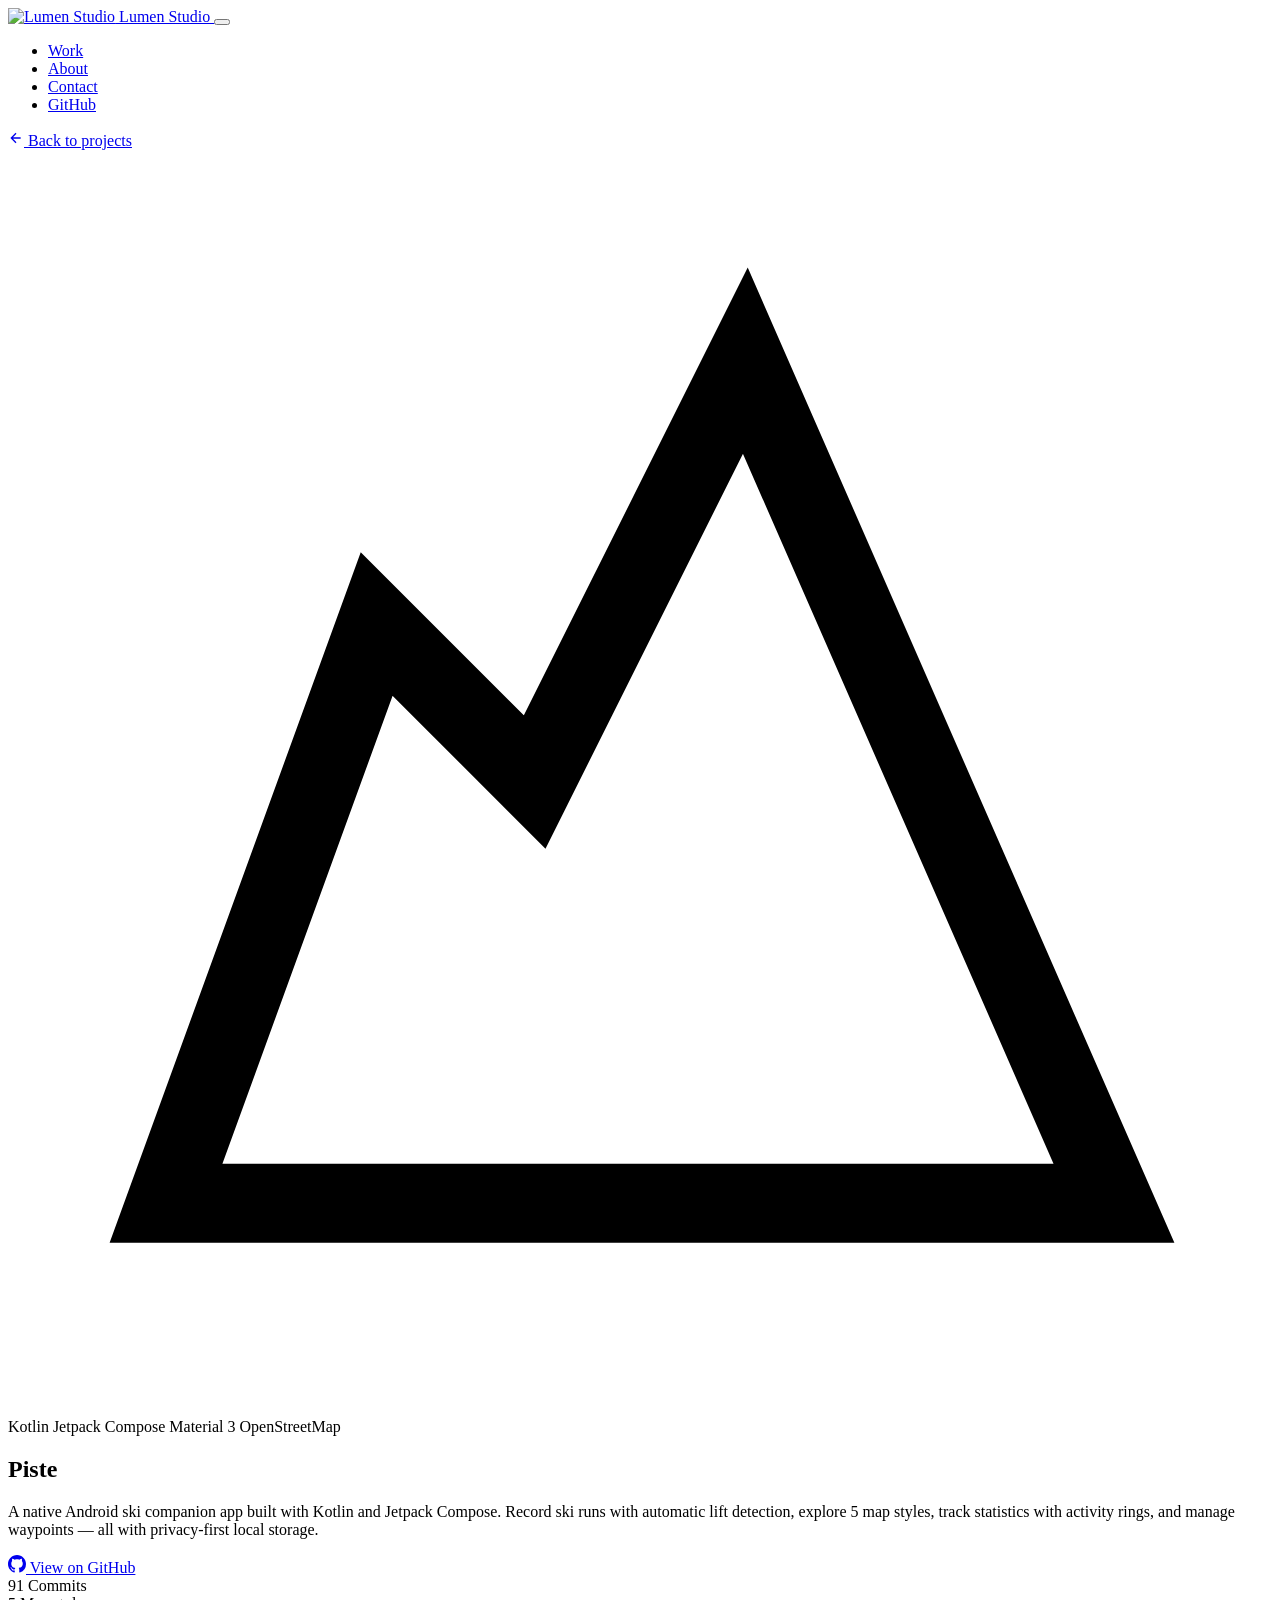
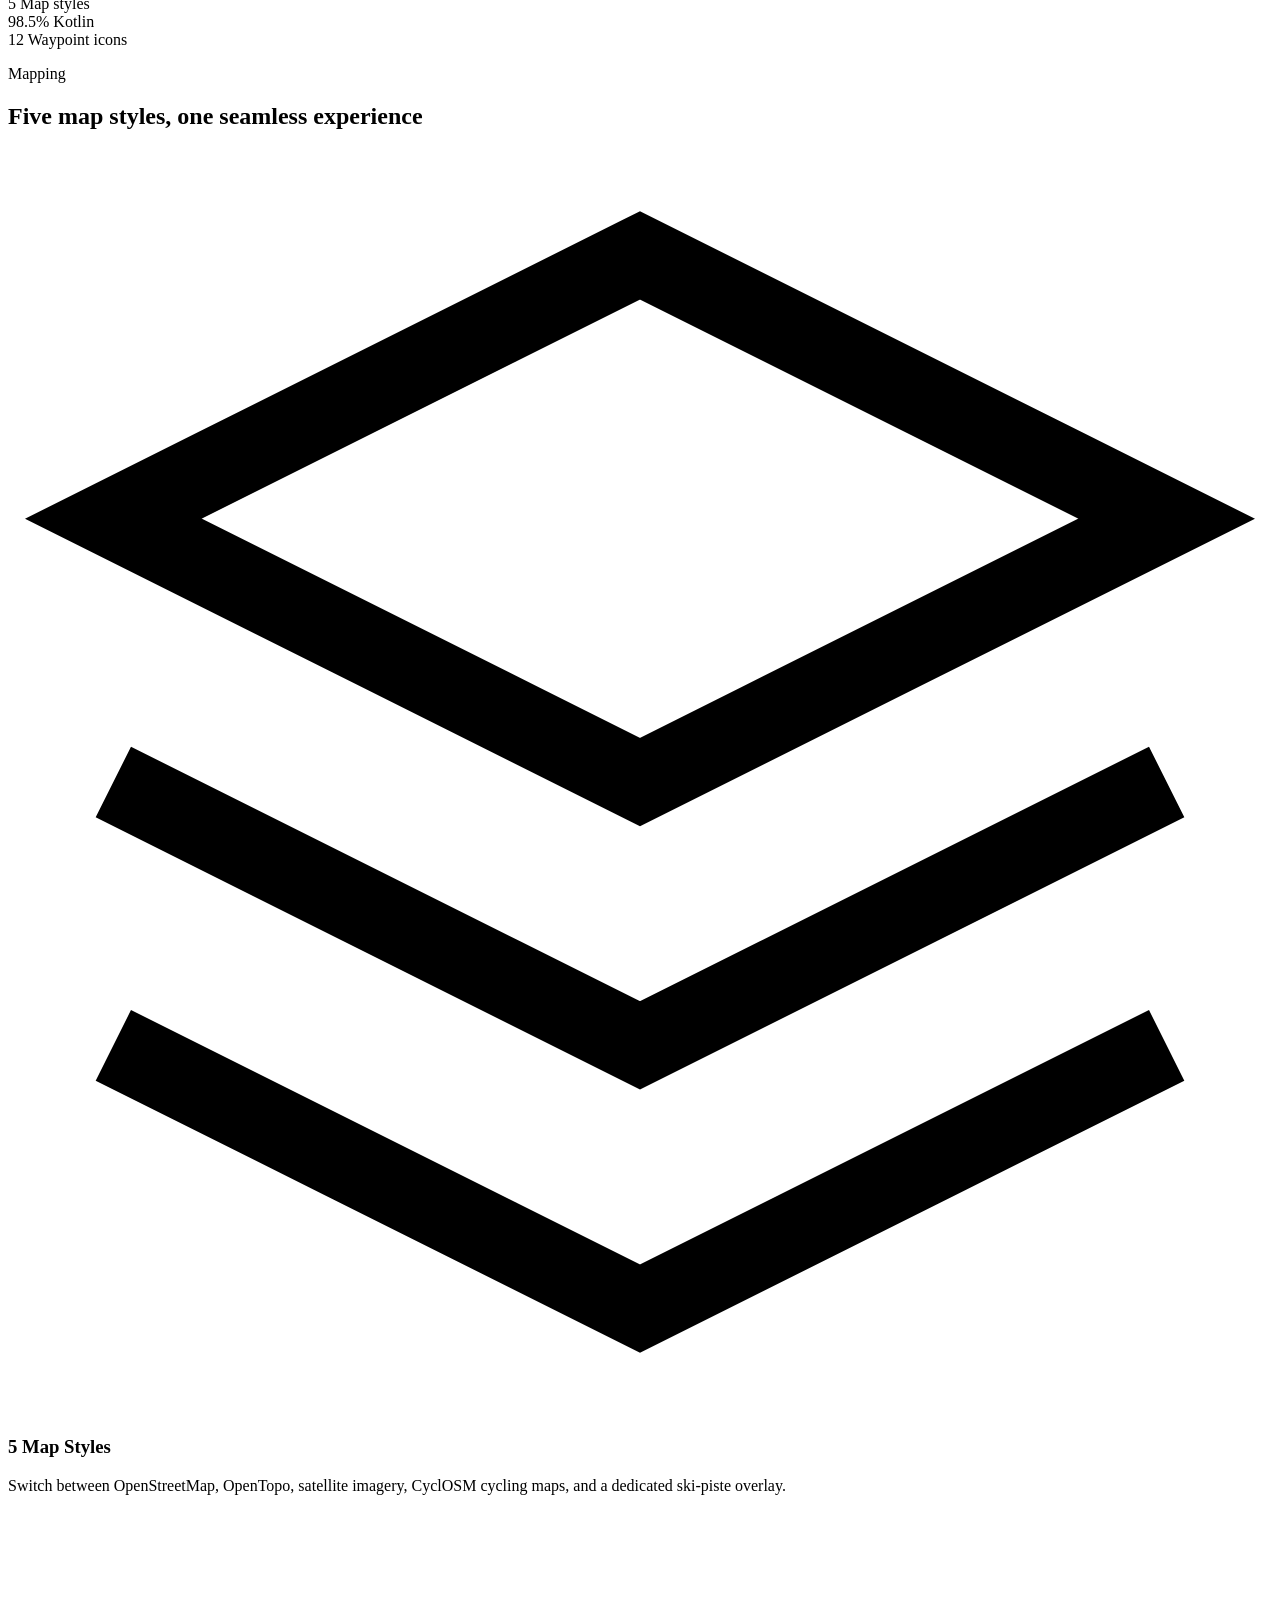
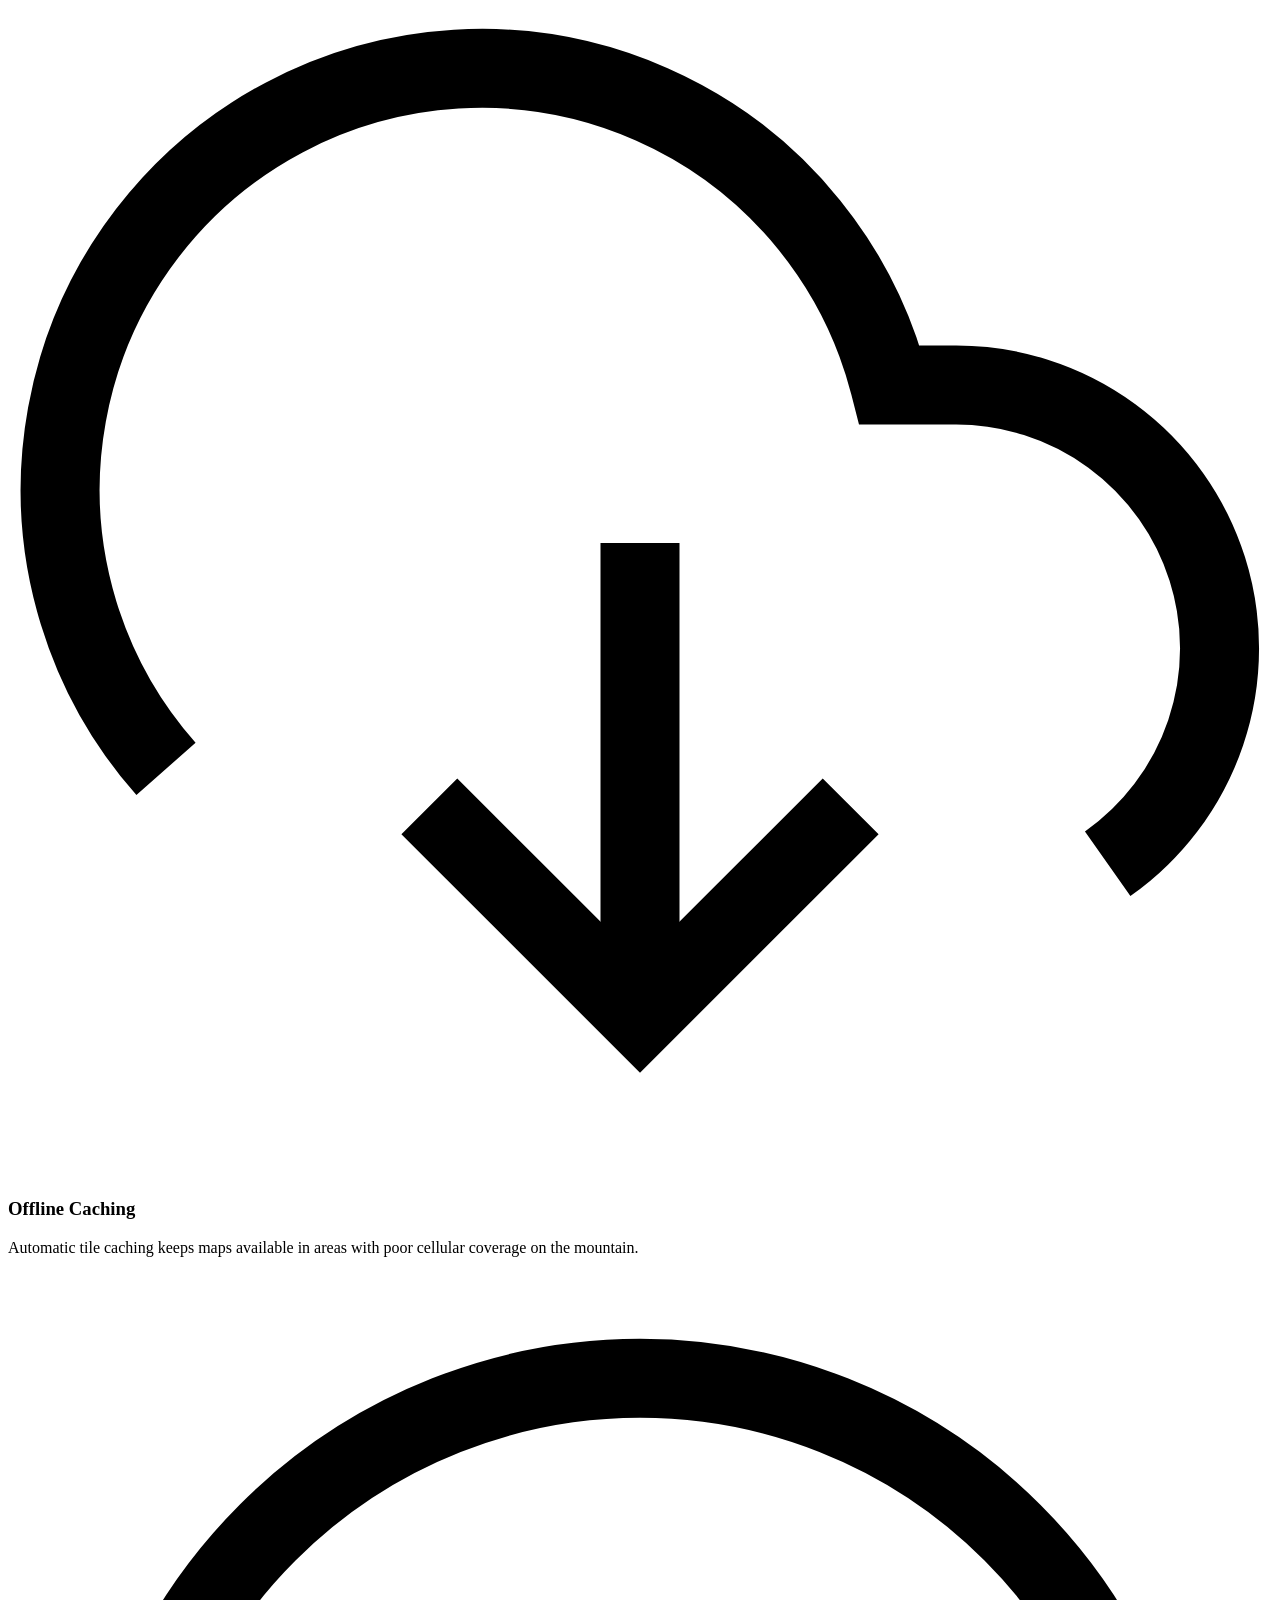
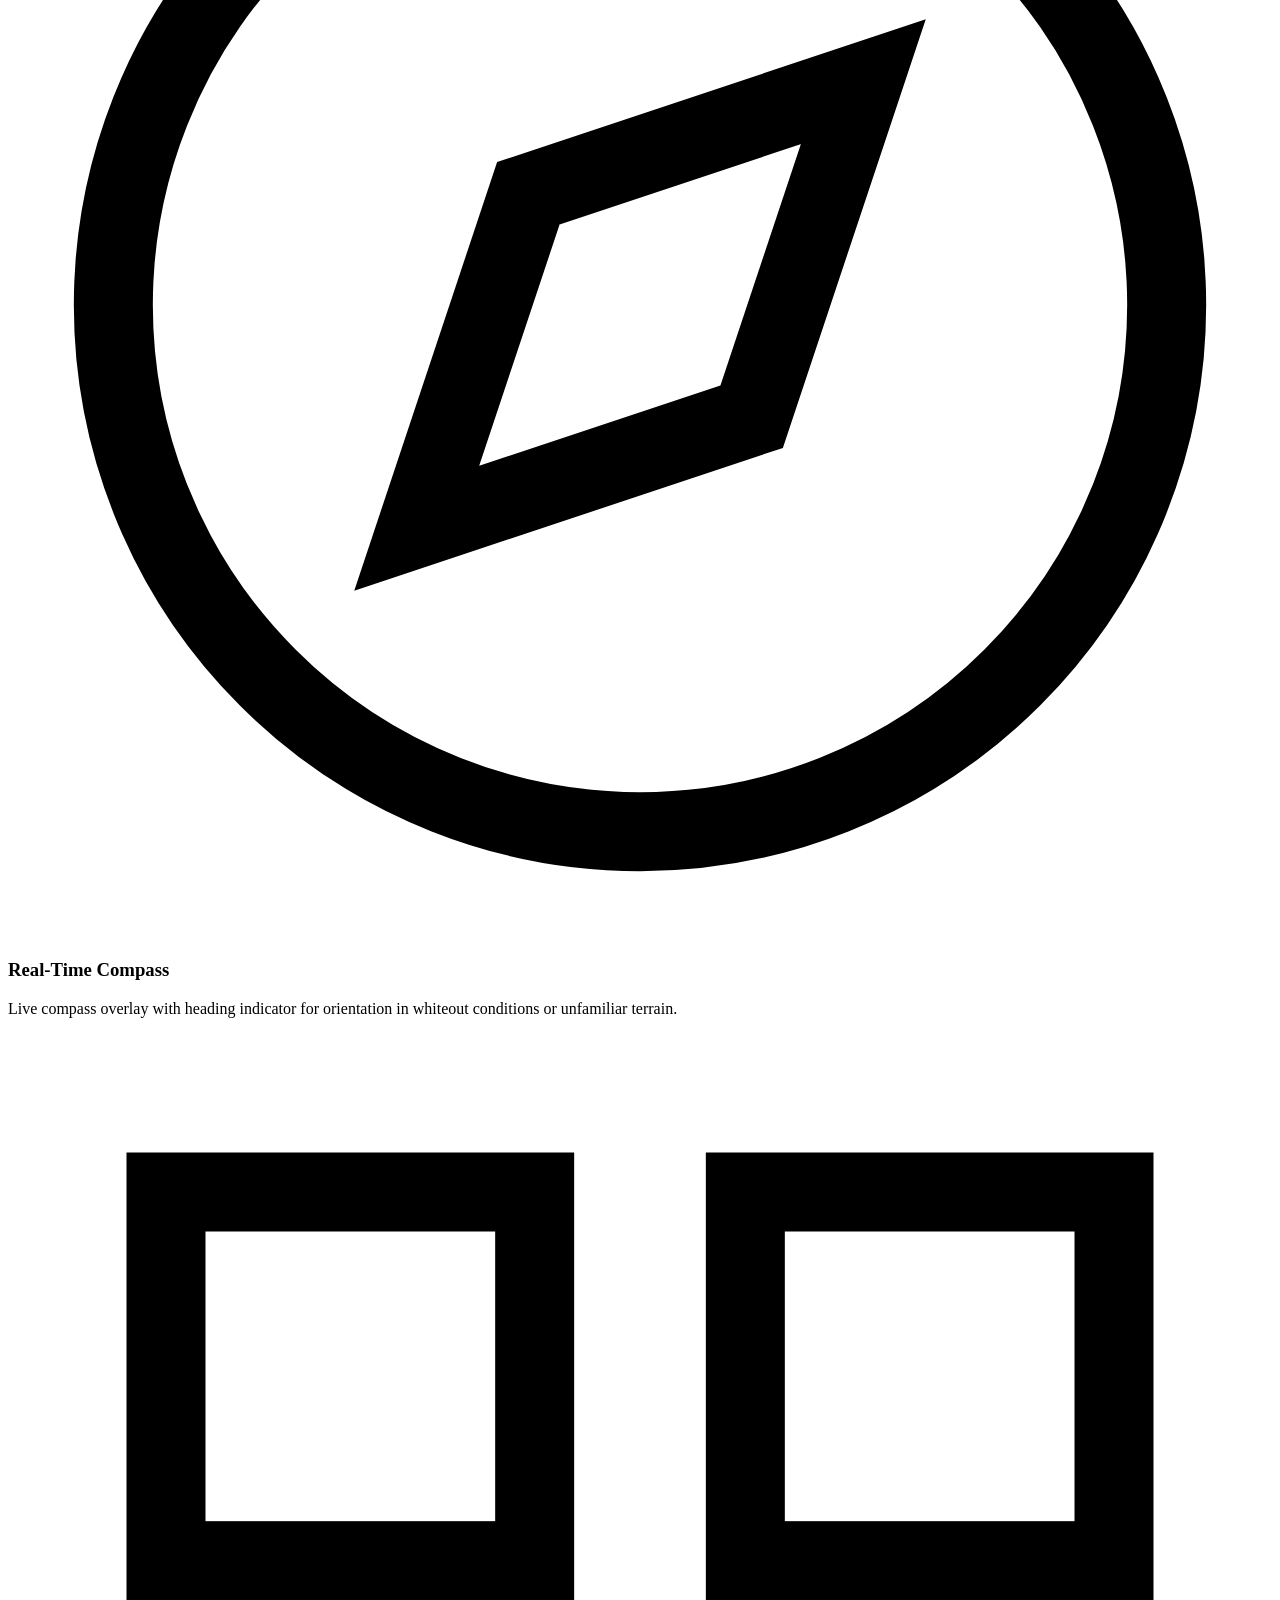
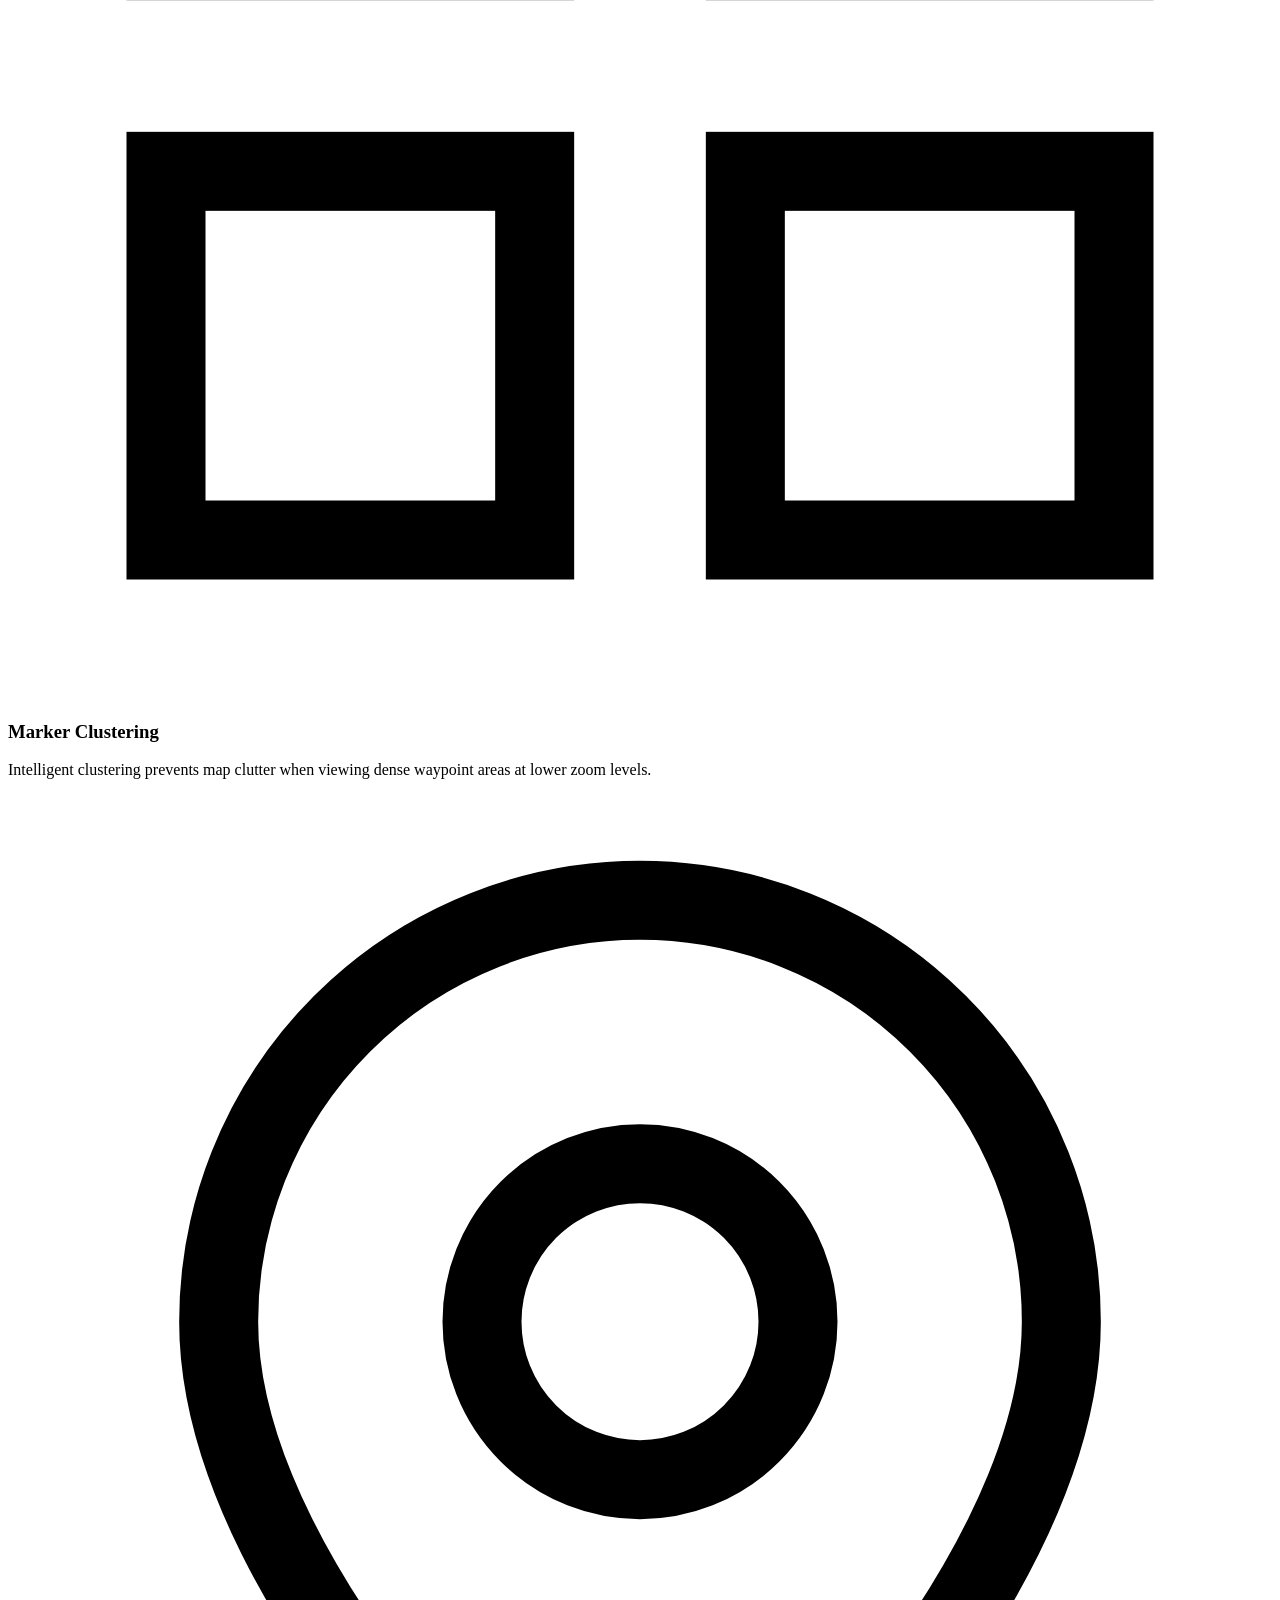
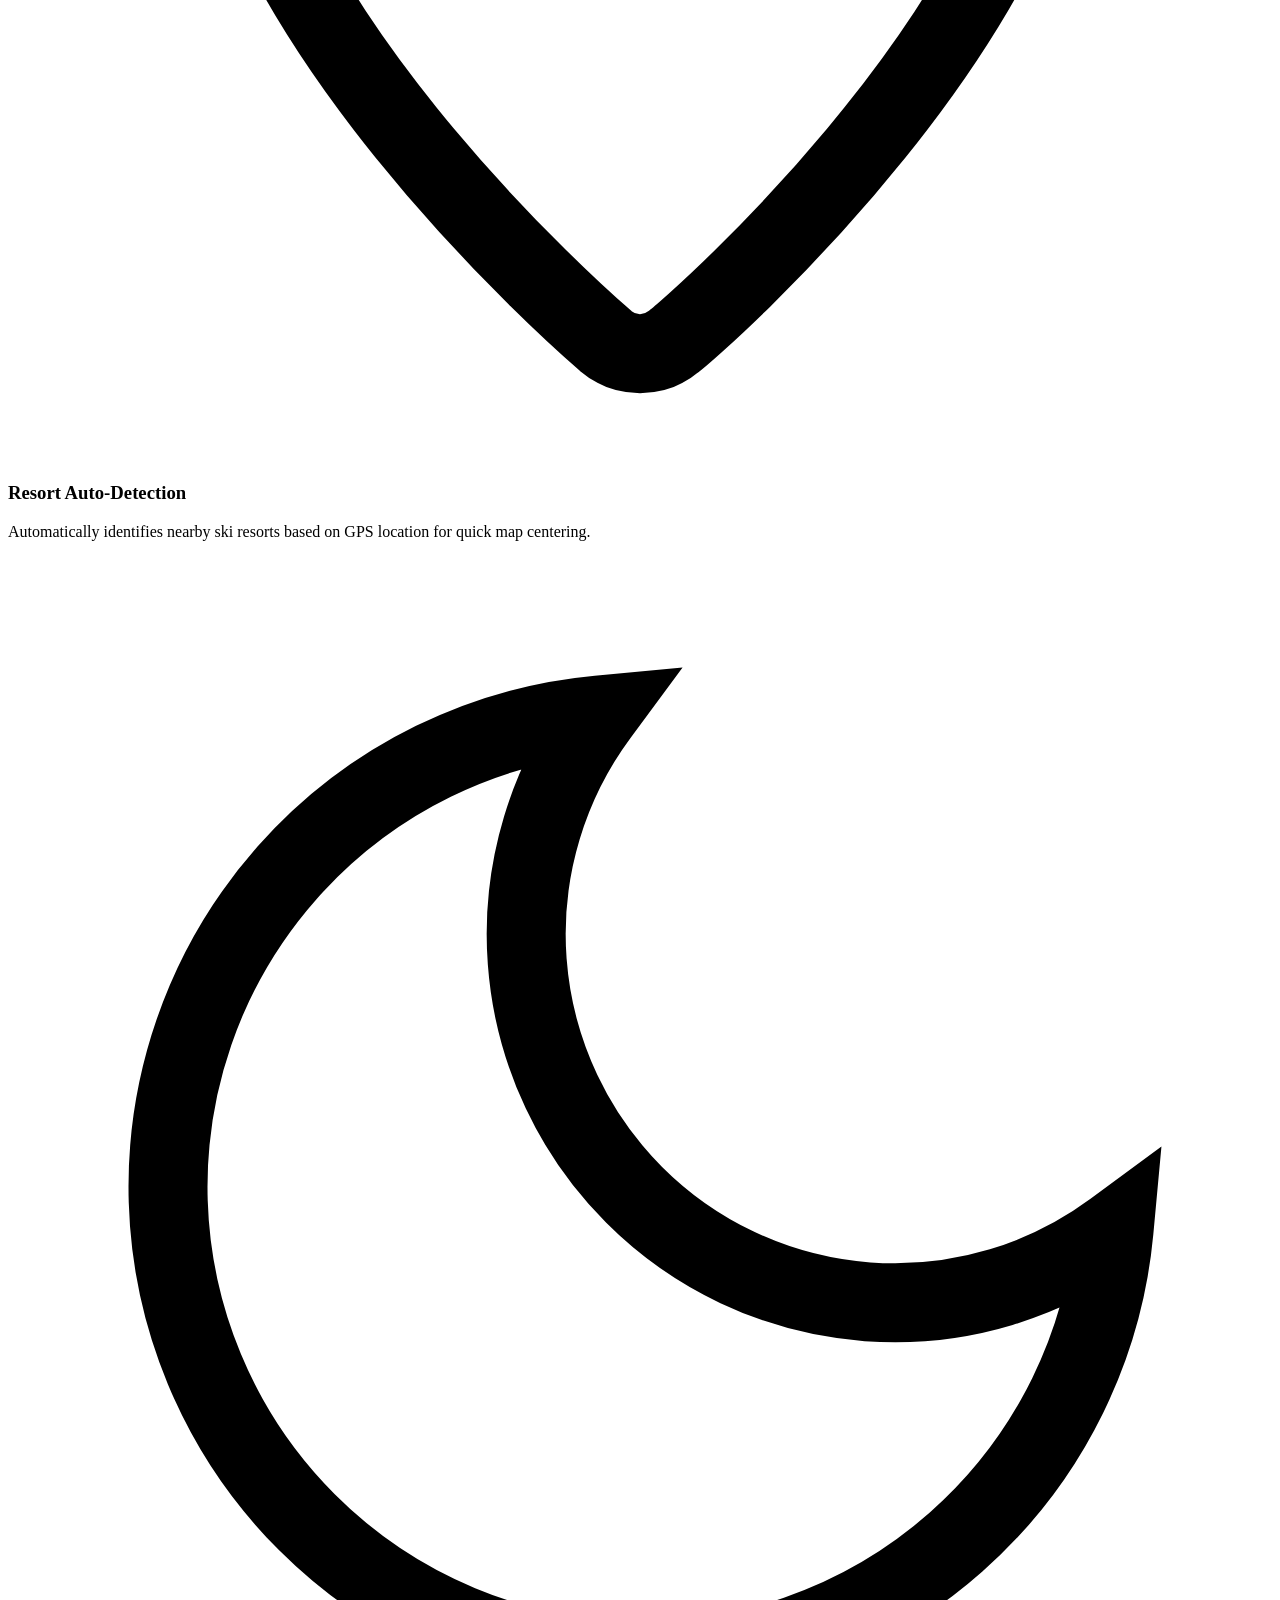
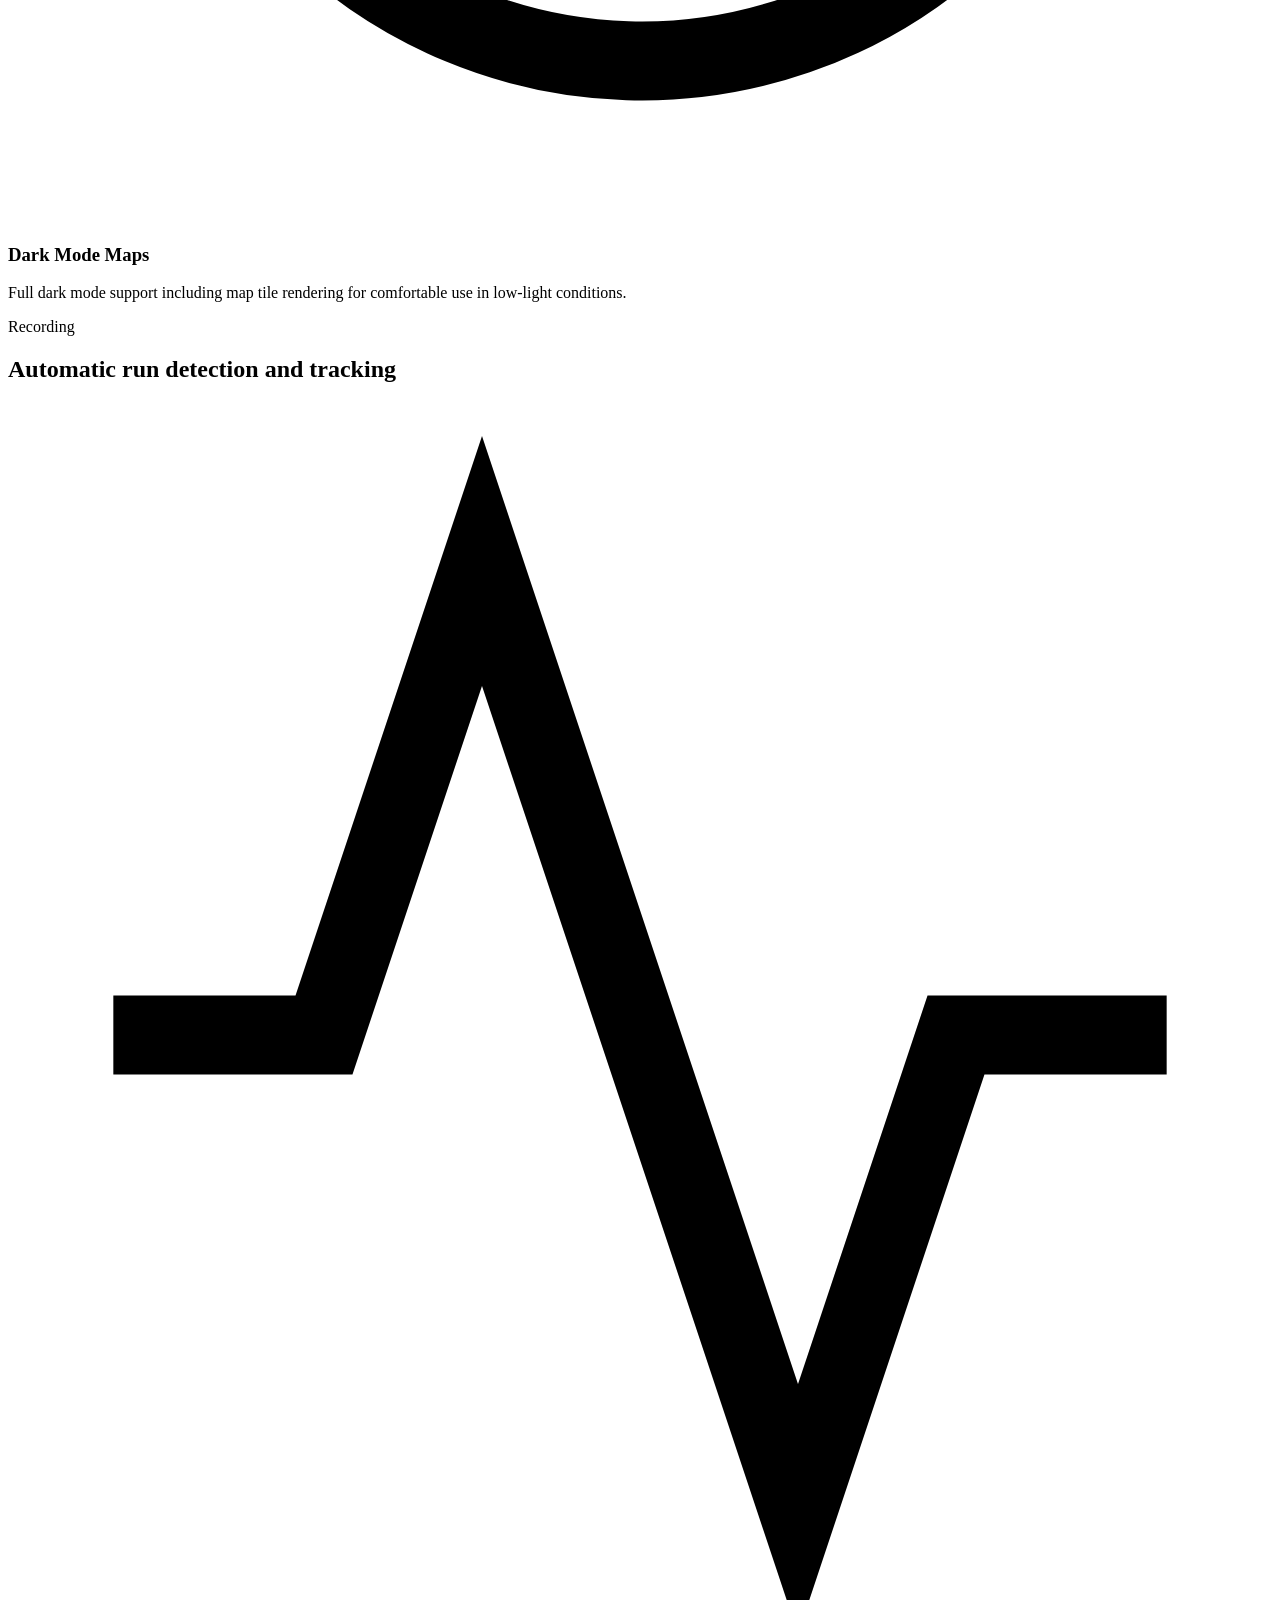
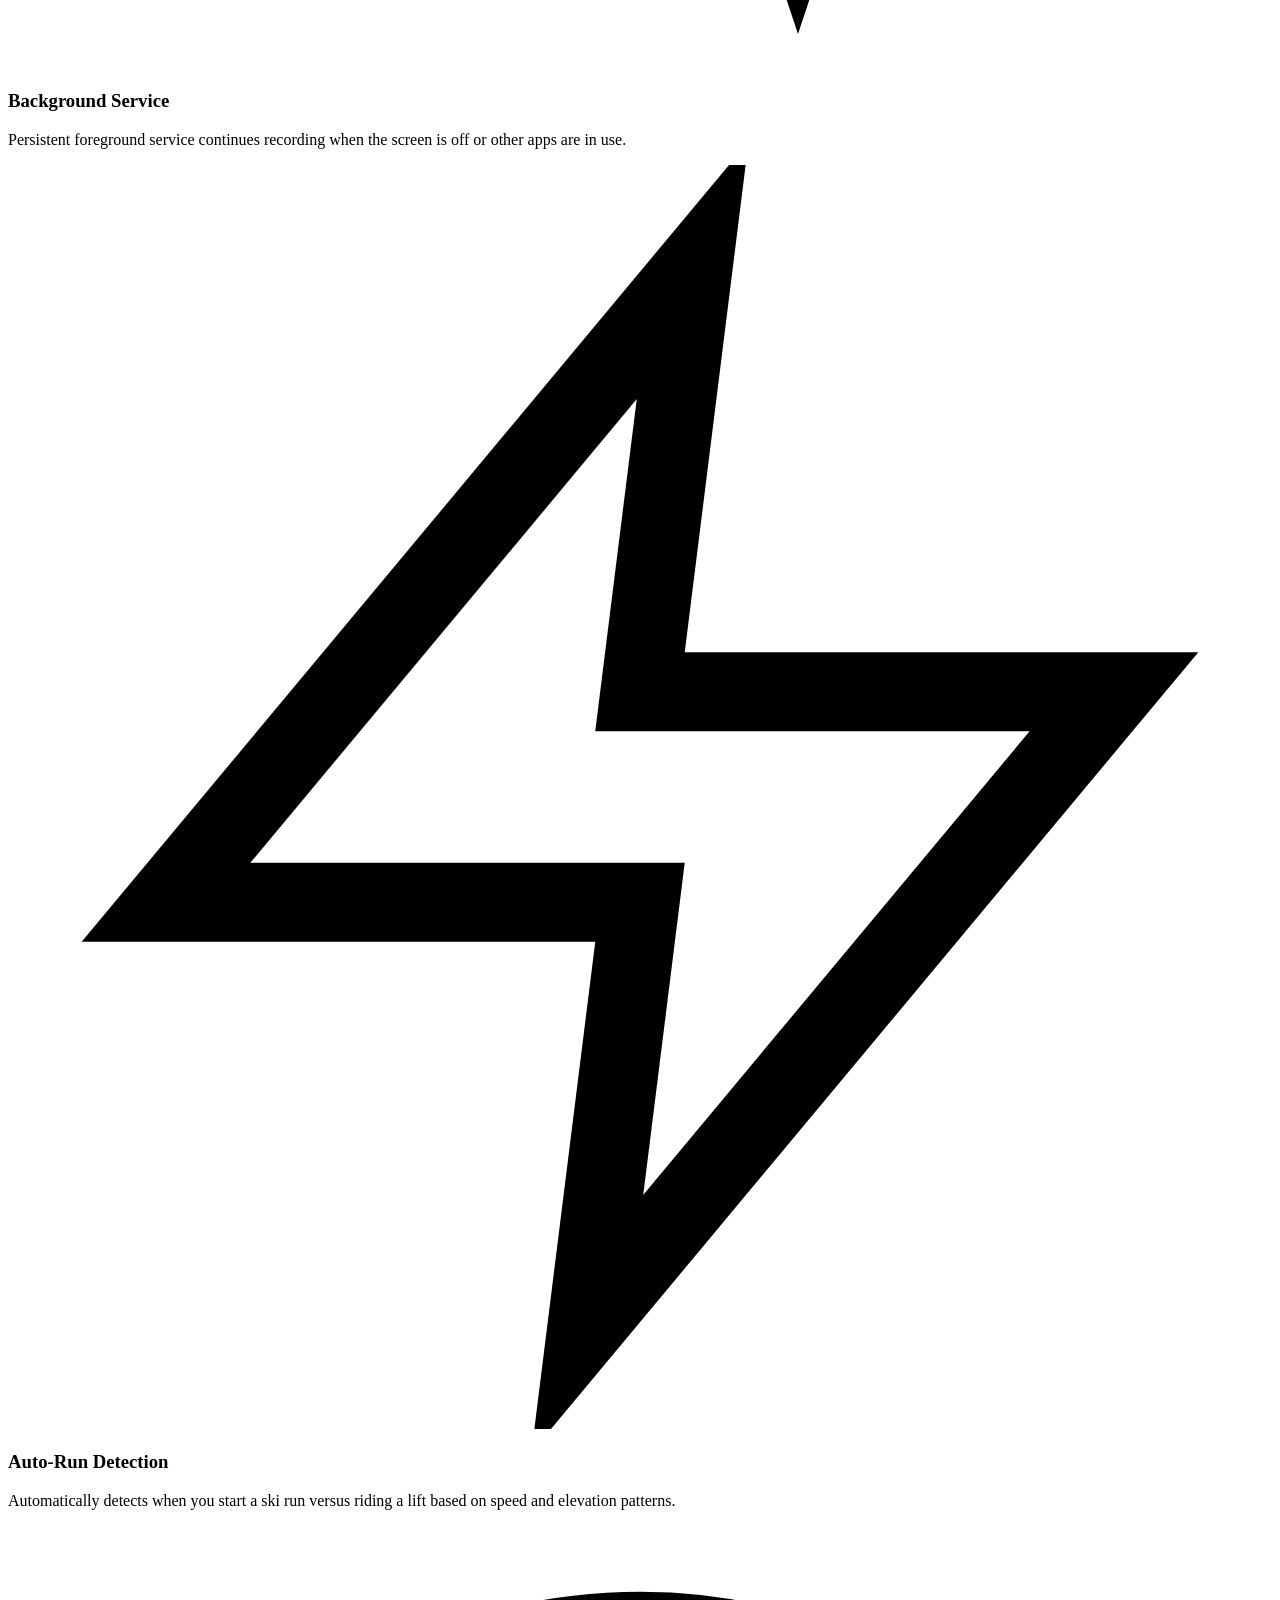
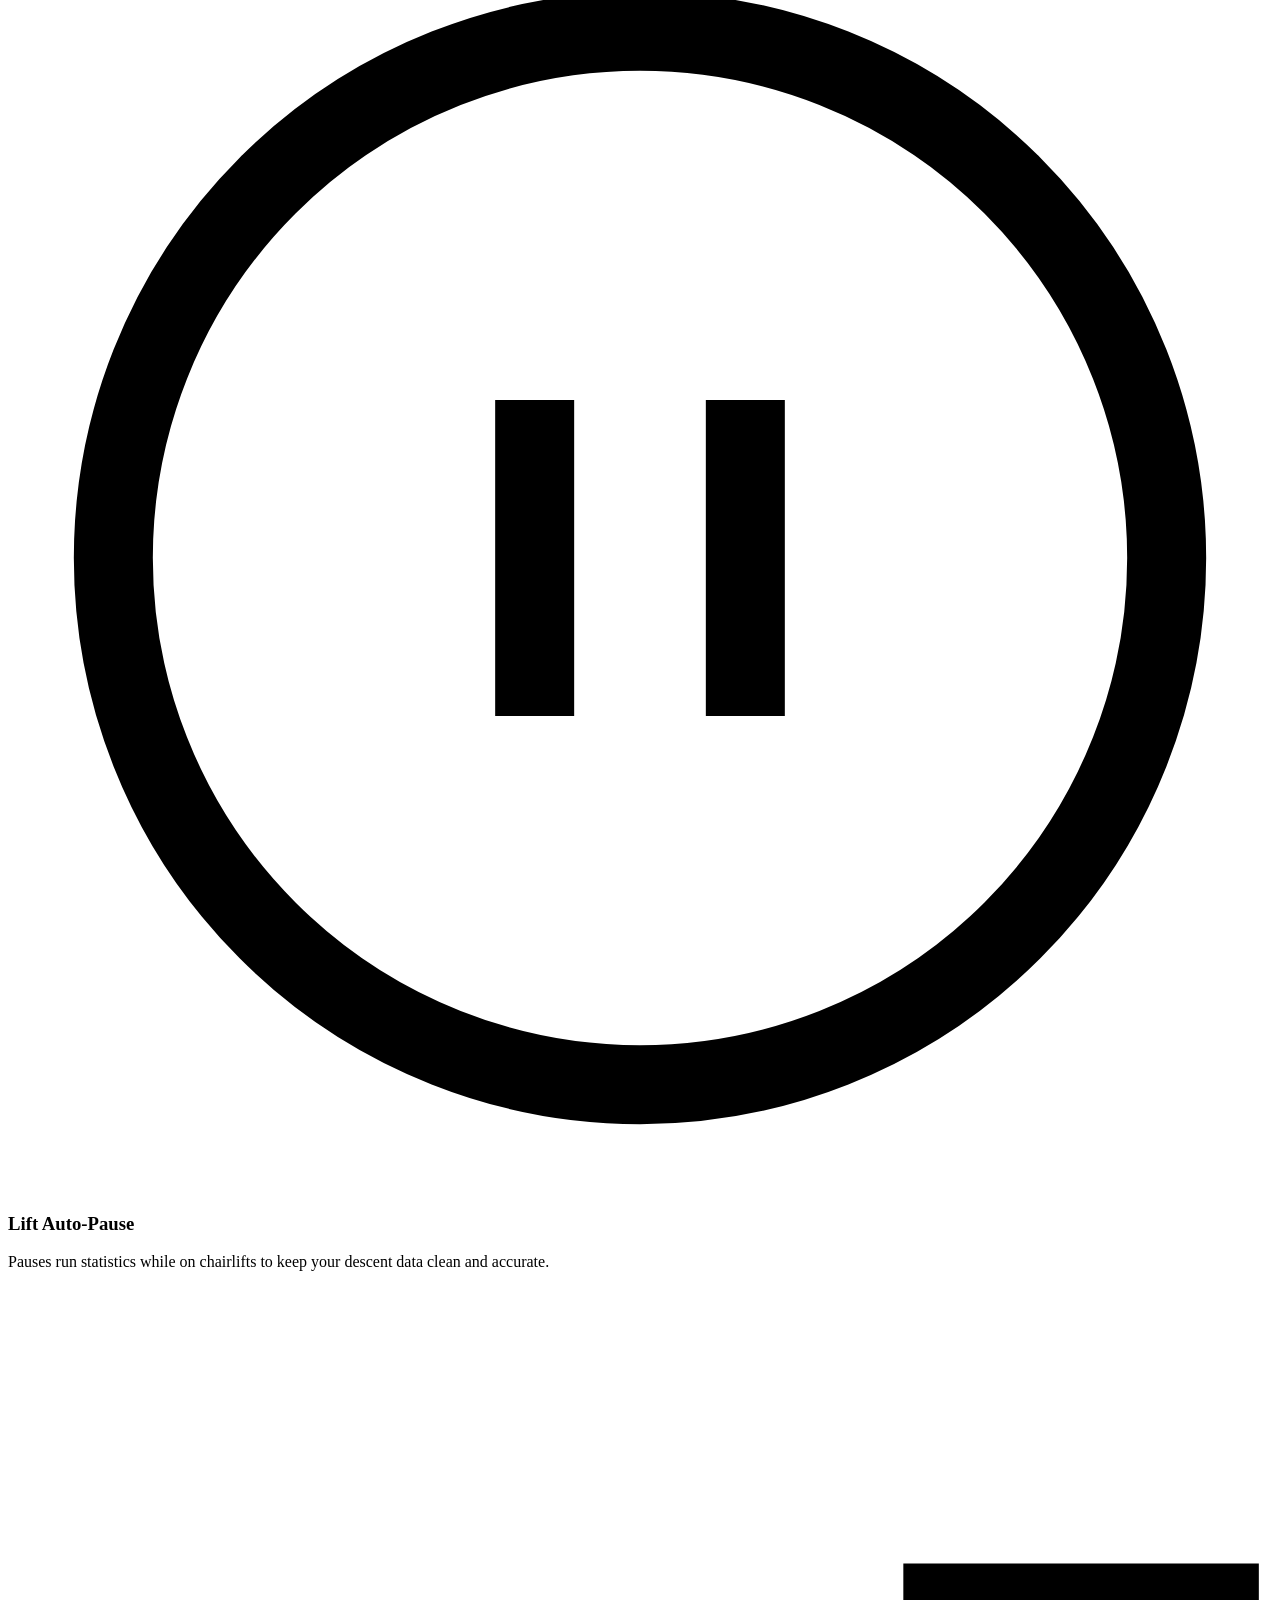
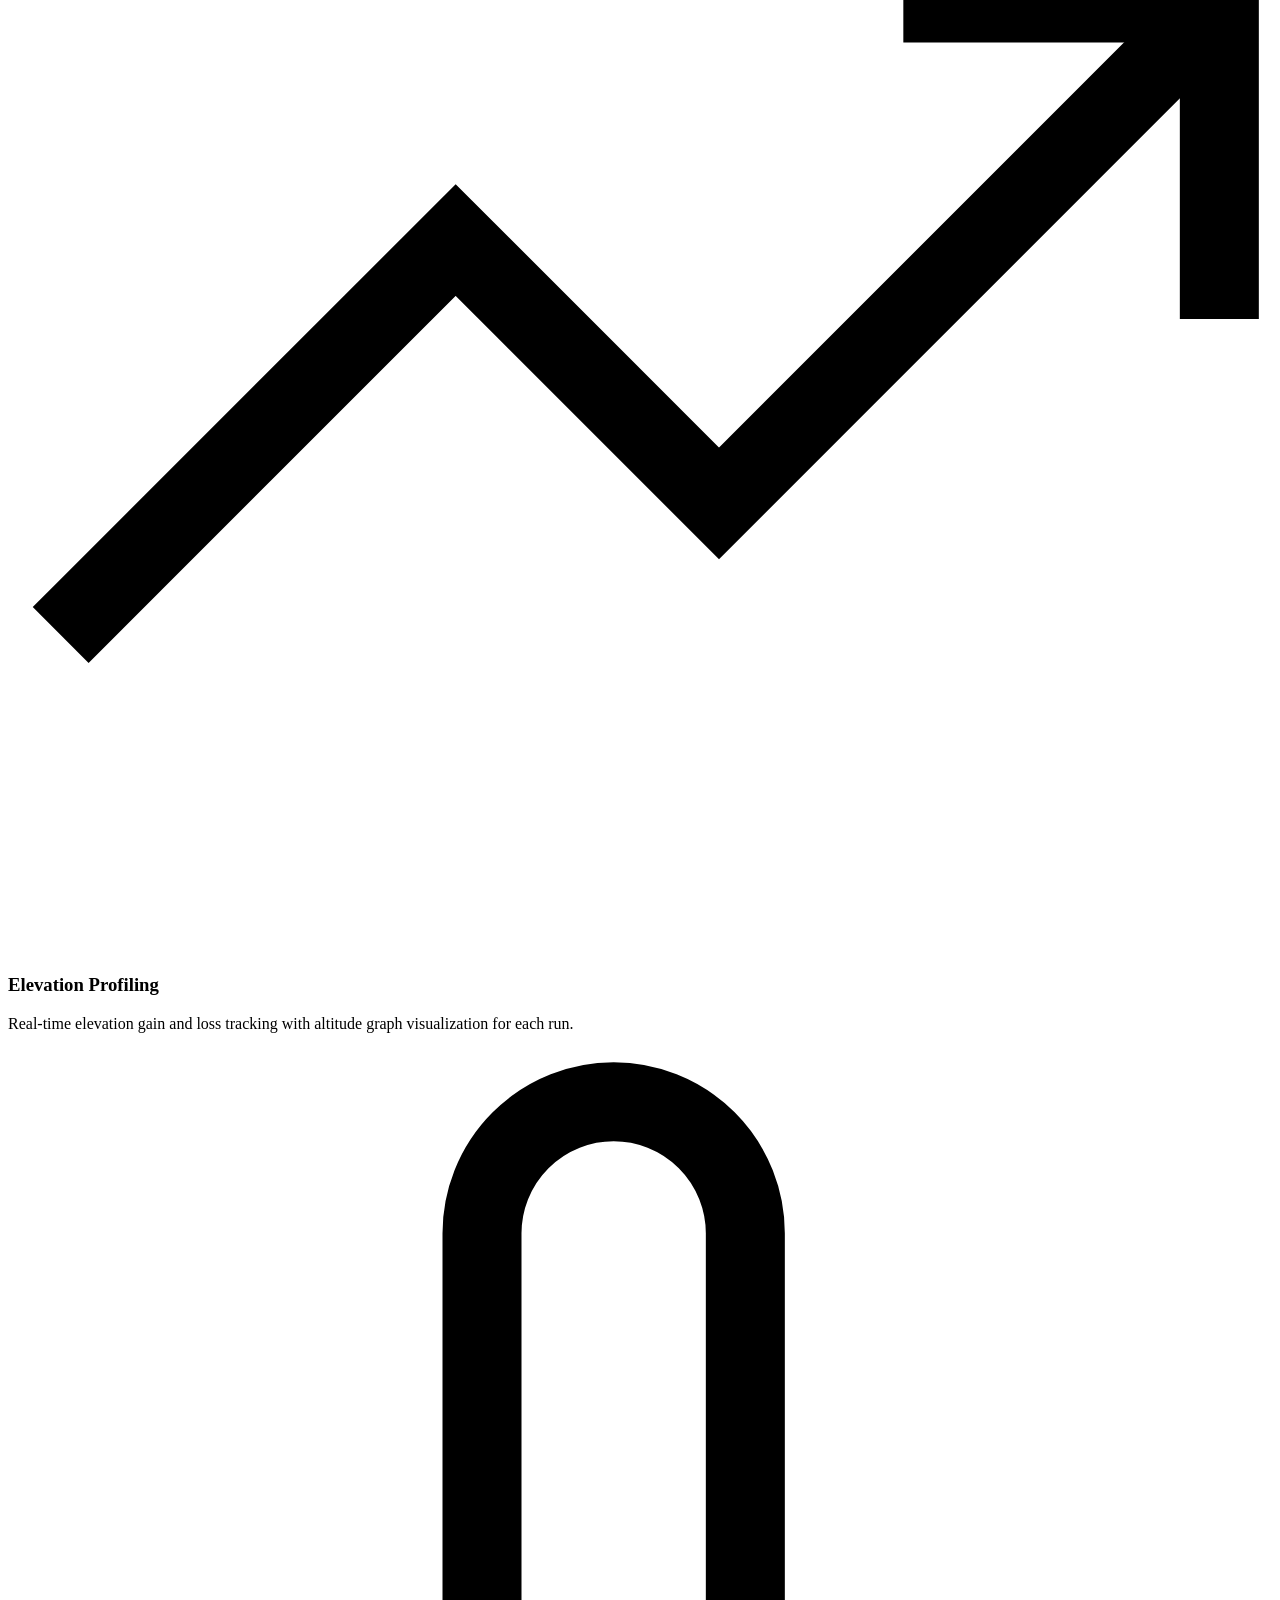
==== commit bb7a6cad: "Add base href to piste.html" ====
--- a/piste.html
+++ b/piste.html
@@ -1,10 +1,19 @@
 <!DOCTYPE html>
 <html lang="en">
 <head>
+    <base href="/Lumen-Studio/">
     <meta charset="UTF-8">
     <meta name="viewport" content="width=device-width, initial-scale=1.0">
     <title>Piste — Lumen Studio</title>
     <meta name="description" content="Piste is a native Android ski companion app built with Kotlin and Jetpack Compose, featuring 5 map styles, ski run recording, activity statistics, and waypoint management.">
+    <meta property="og:type"        content="website">
+    <meta property="og:title"       content="Piste — Lumen Studio">
+    <meta property="og:description" content="Piste is a native Android ski companion app with GPS run tracking, 5 map styles, speed heatmaps, and weather forecasts.">
+    <meta property="og:image"       content="assets/og-image.png">
+    <meta name="twitter:card"       content="summary_large_image">
+    <meta name="twitter:title"      content="Piste — Lumen Studio">
+    <meta name="twitter:description" content="Piste is a native Android ski companion app with GPS run tracking, 5 map styles, speed heatmaps, and weather forecasts.">
+    <meta name="twitter:image"      content="assets/og-image.png">
     <link rel="stylesheet" href="style.css">
     <link rel="icon" href="assets/logo.png" type="image/png">
 </head>
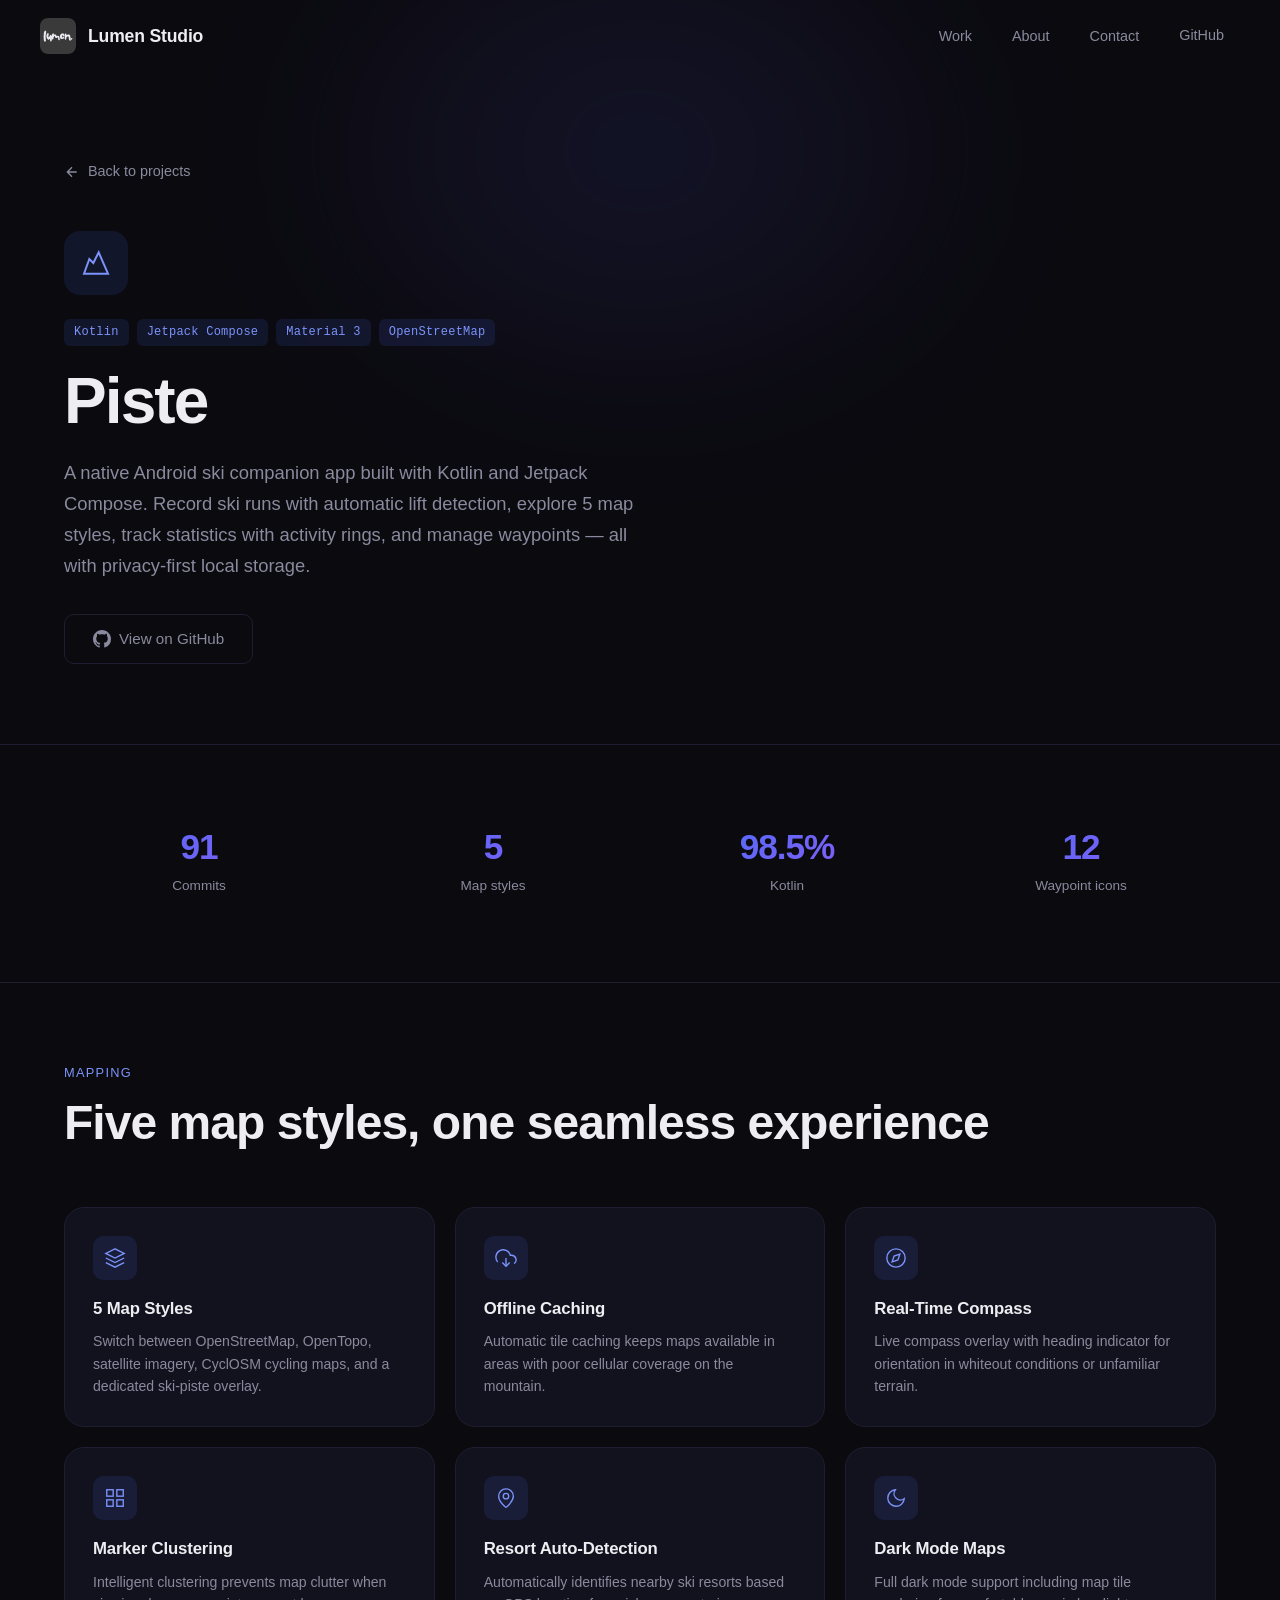
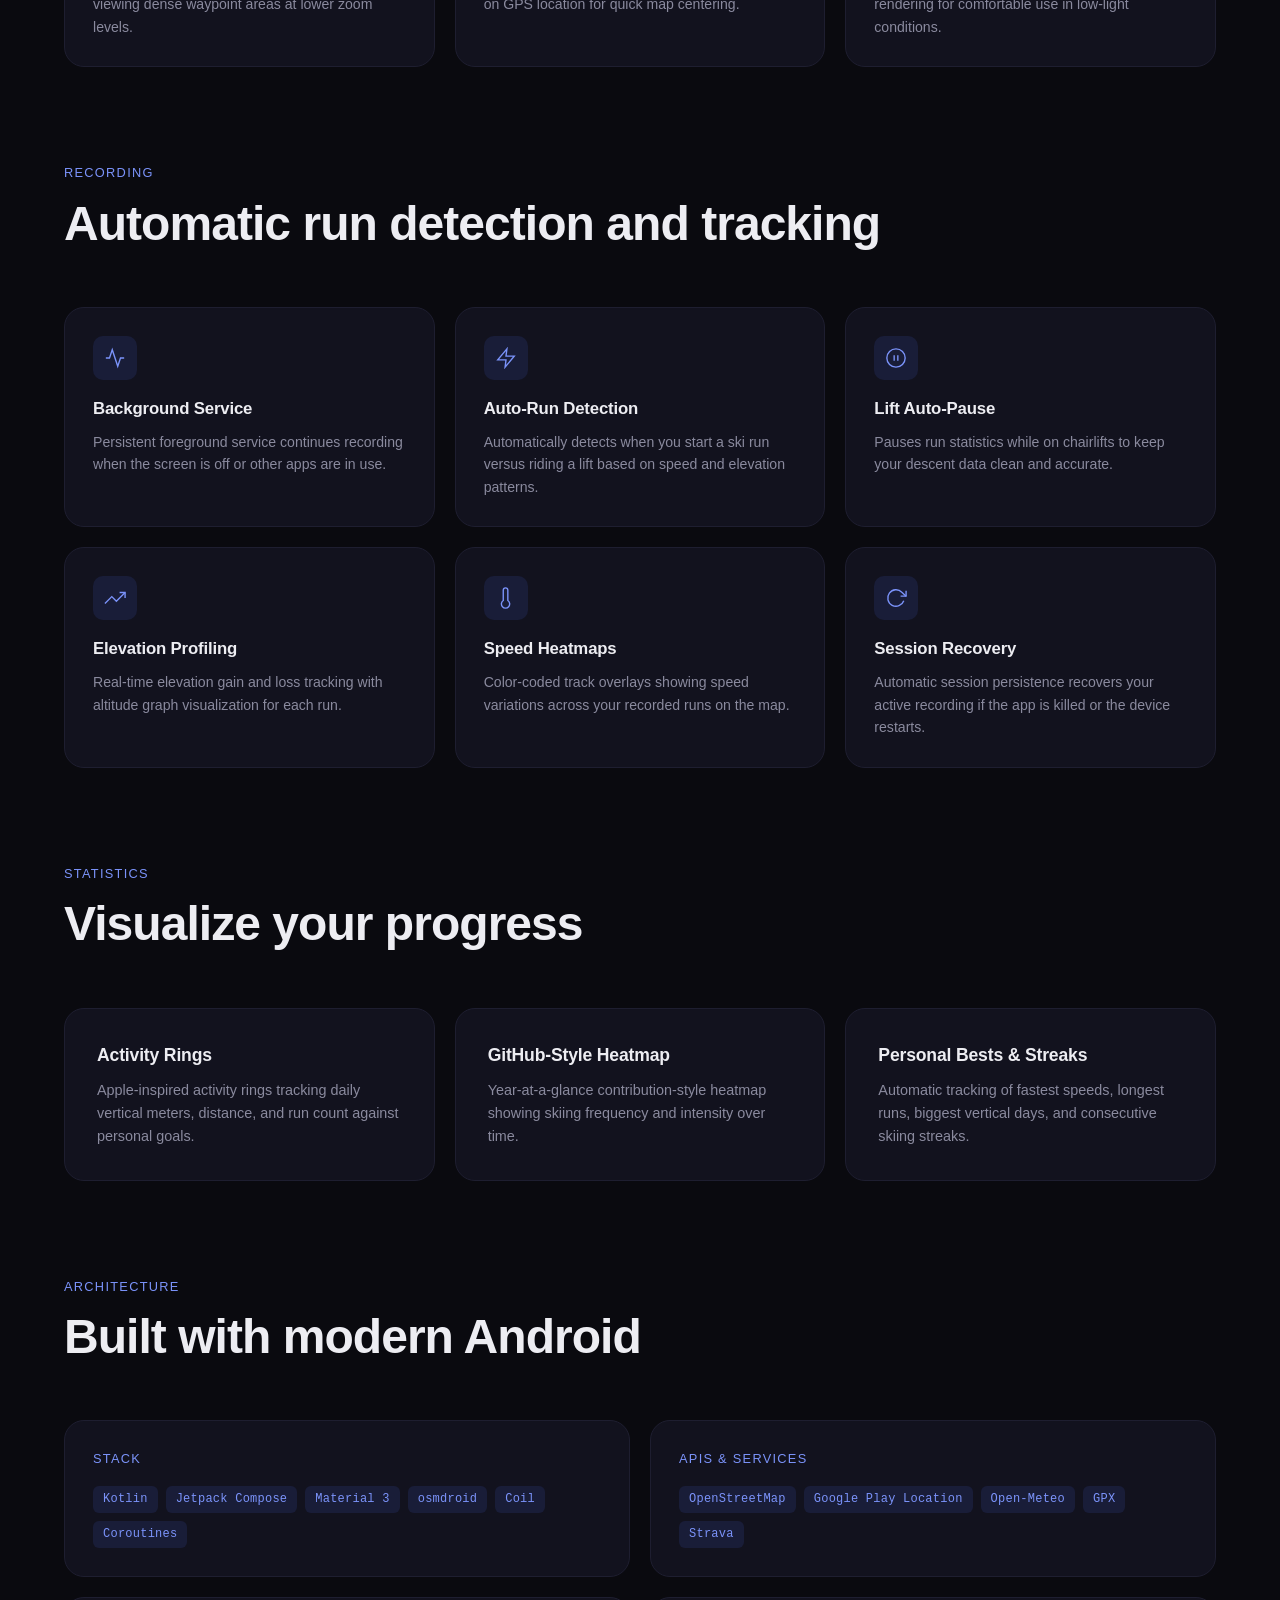
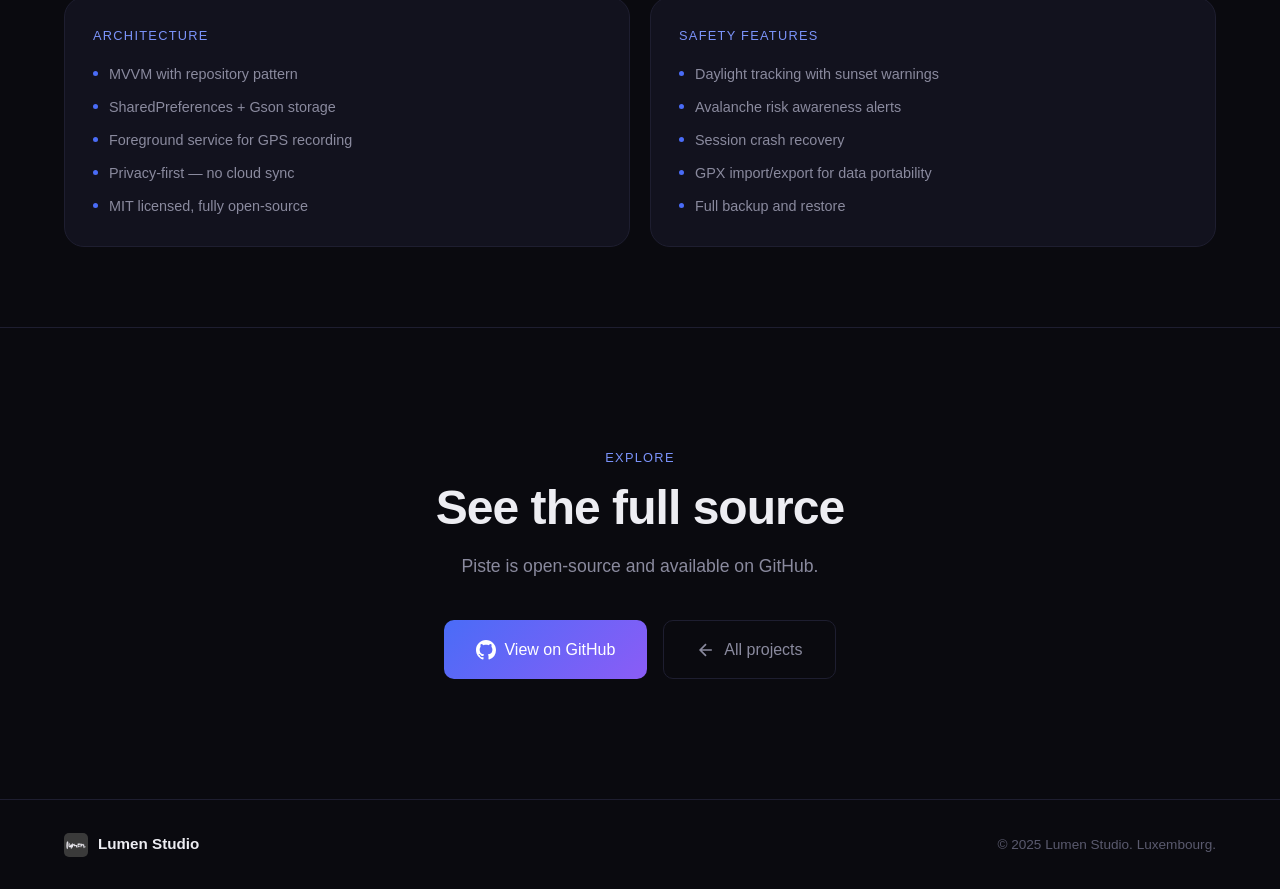
==== commit b6bb7777: "Reversting some changes" ====
--- a/piste.html
+++ b/piste.html
@@ -1,7 +1,6 @@
 <!DOCTYPE html>
 <html lang="en">
 <head>
-    <base href="/Lumen-Studio/">
     <meta charset="UTF-8">
     <meta name="viewport" content="width=device-width, initial-scale=1.0">
     <title>Piste — Lumen Studio</title>
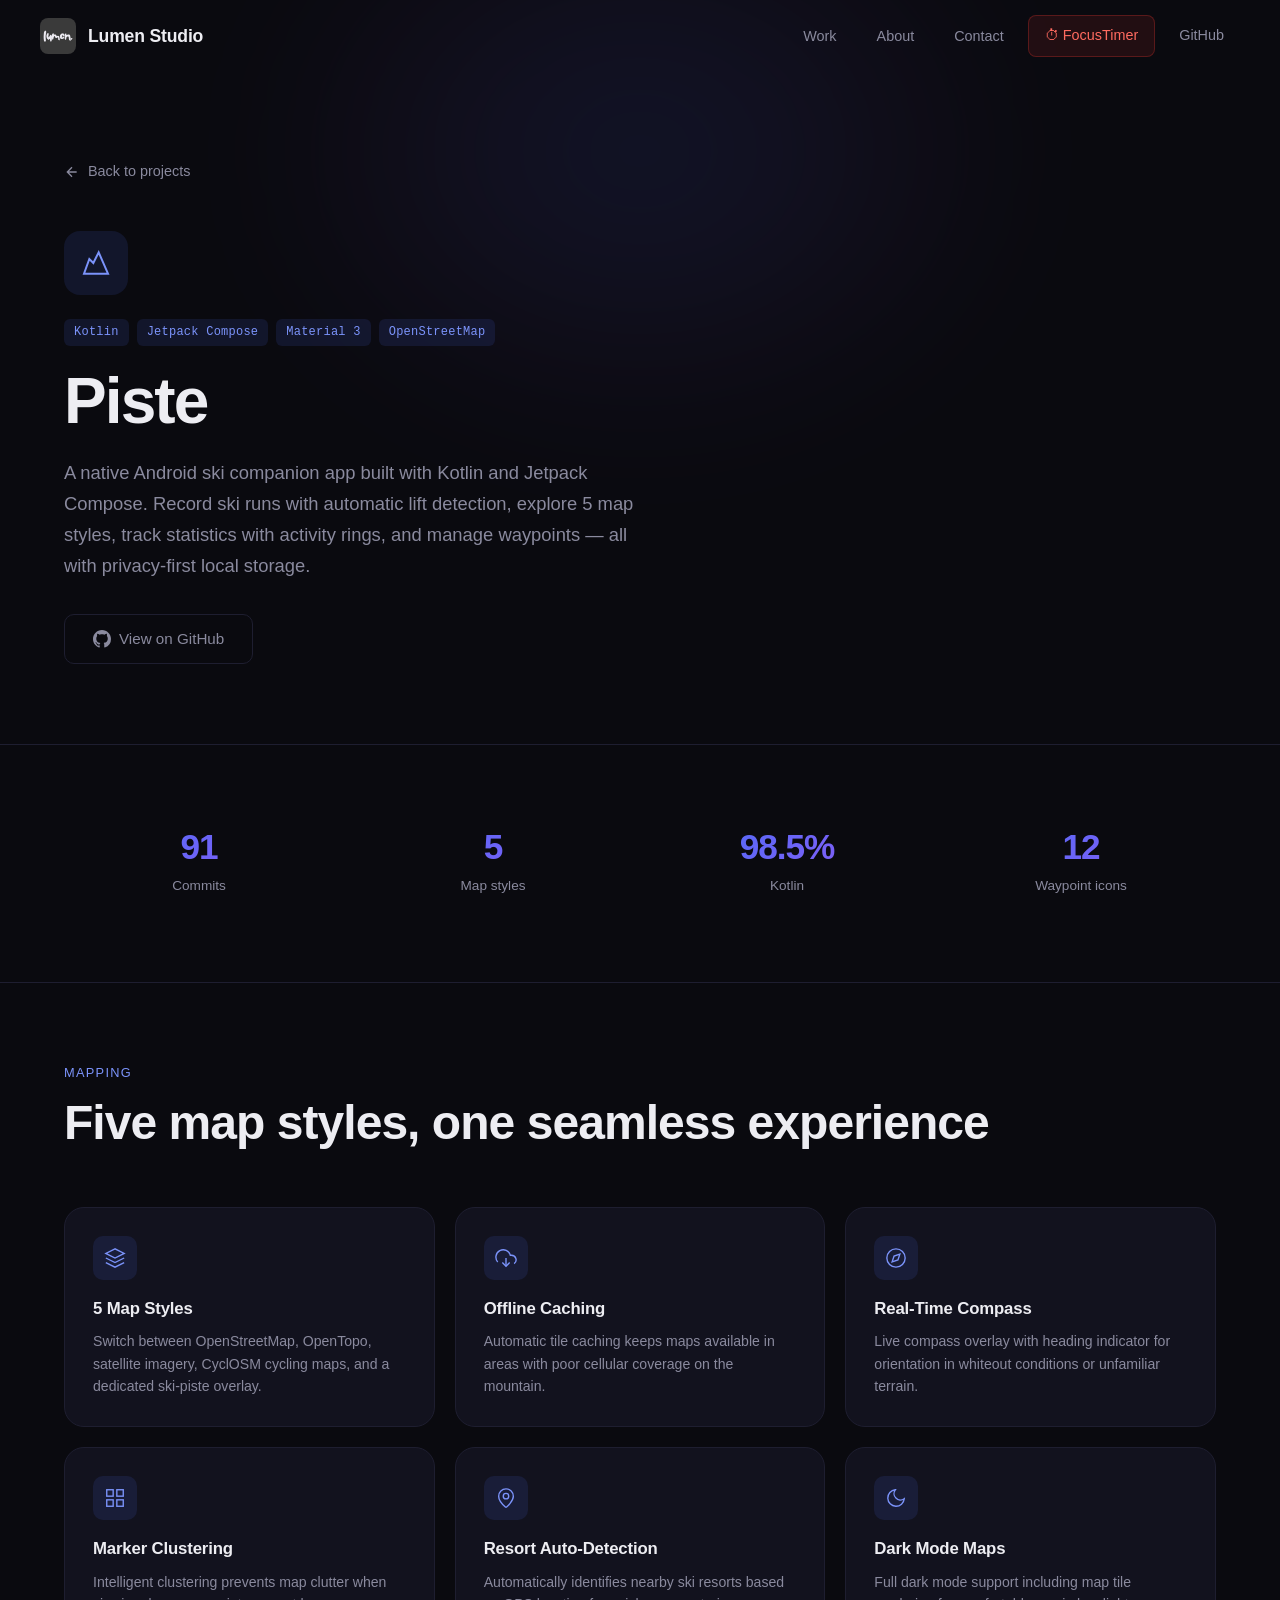
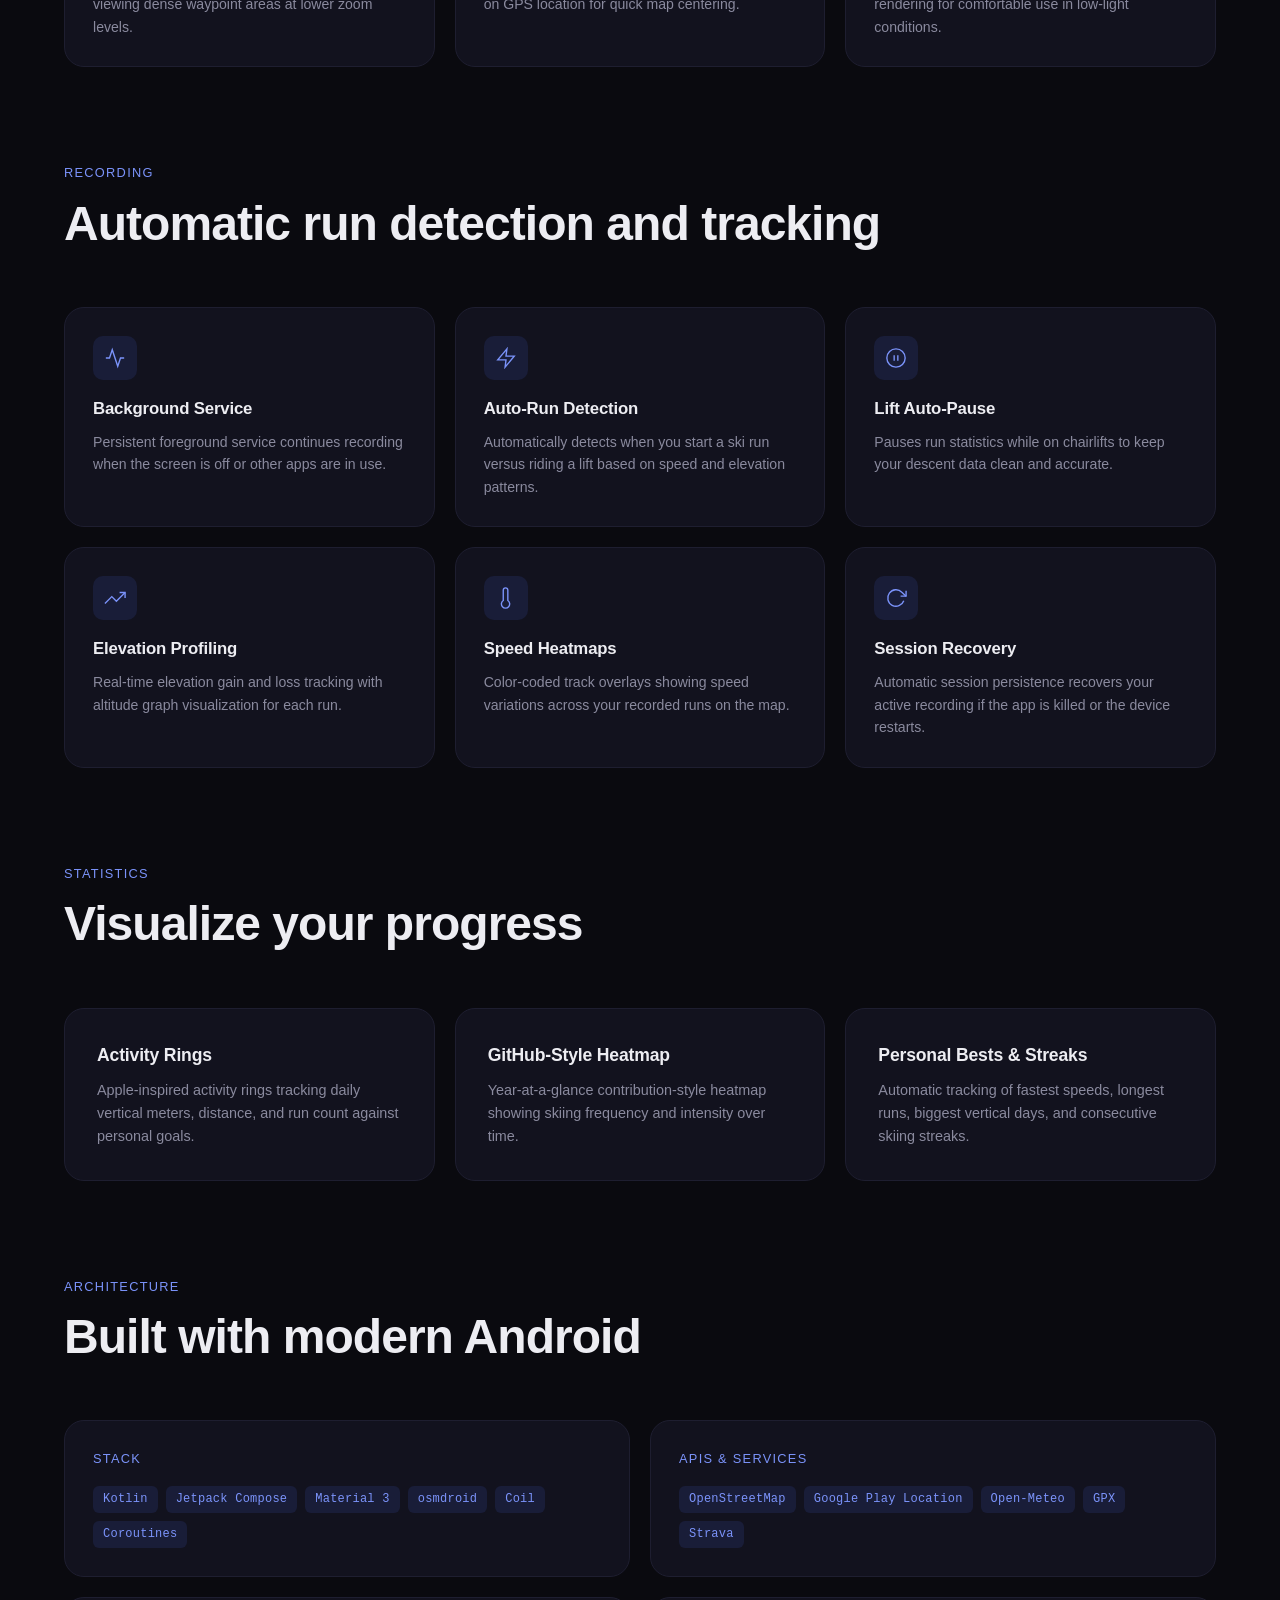
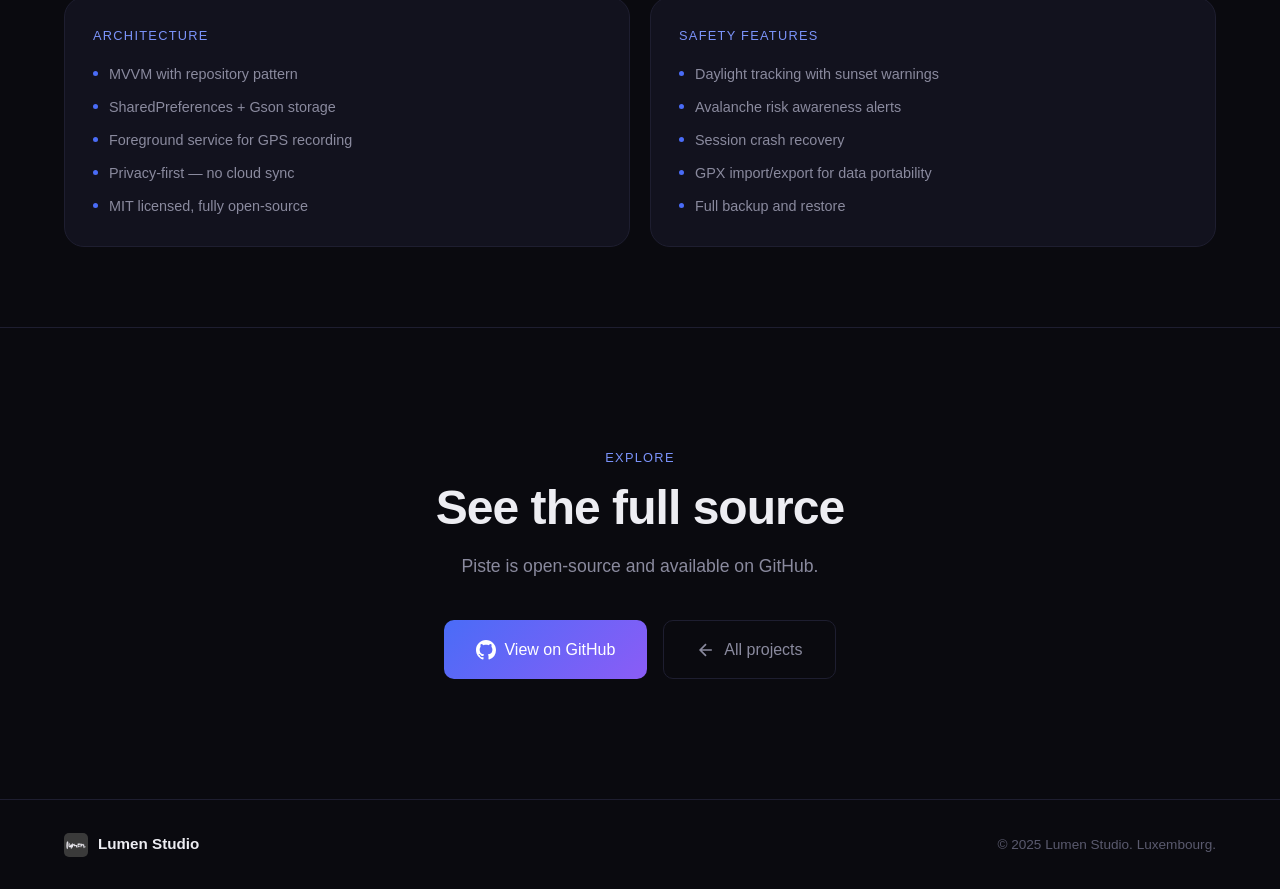
==== commit d39f6aa8: "Fix projects page black screen; add FocusTimer nav button - Add .proj-card to IntersectionObserver s" ====
--- a/piste.html
+++ b/piste.html
@@ -30,6 +30,7 @@
                 <li><a href="index.html#work">Work</a></li>
                 <li><a href="index.html#about">About</a></li>
                 <li><a href="index.html#contact">Contact</a></li>
+                <li><a href="https://focus.braunf.com" target="_blank" rel="noopener" class="nav-focus">⏱ FocusTimer</a></li>
                 <li><a href="https://github.com/lumenworksco" target="_blank" rel="noopener" class="nav-github">GitHub</a></li>
             </ul>
         </div>
--- a/style.css
+++ b/style.css
@@ -1023,6 +1023,26 @@
     border-top: 1px solid var(--border);
 }
 
+/* ===== FocusTimer nav button ===== */
+.nav-focus {
+    display: inline-flex;
+    align-items: center;
+    gap: 6px;
+    padding: 5px 13px;
+    border-radius: 8px;
+    background: rgba(255, 59, 48, 0.1);
+    border: 1px solid rgba(255, 59, 48, 0.25);
+    color: #ff6b60 !important;
+    font-size: 0.875rem;
+    font-weight: 500;
+    transition: background var(--transition), border-color var(--transition), color var(--transition);
+}
+.nav-focus:hover {
+    background: rgba(255, 59, 48, 0.18);
+    border-color: rgba(255, 59, 48, 0.45);
+    color: #ff8a82 !important;
+}
+
 /* ===== Animations ===== */
 .fade-in {
     opacity: 0;
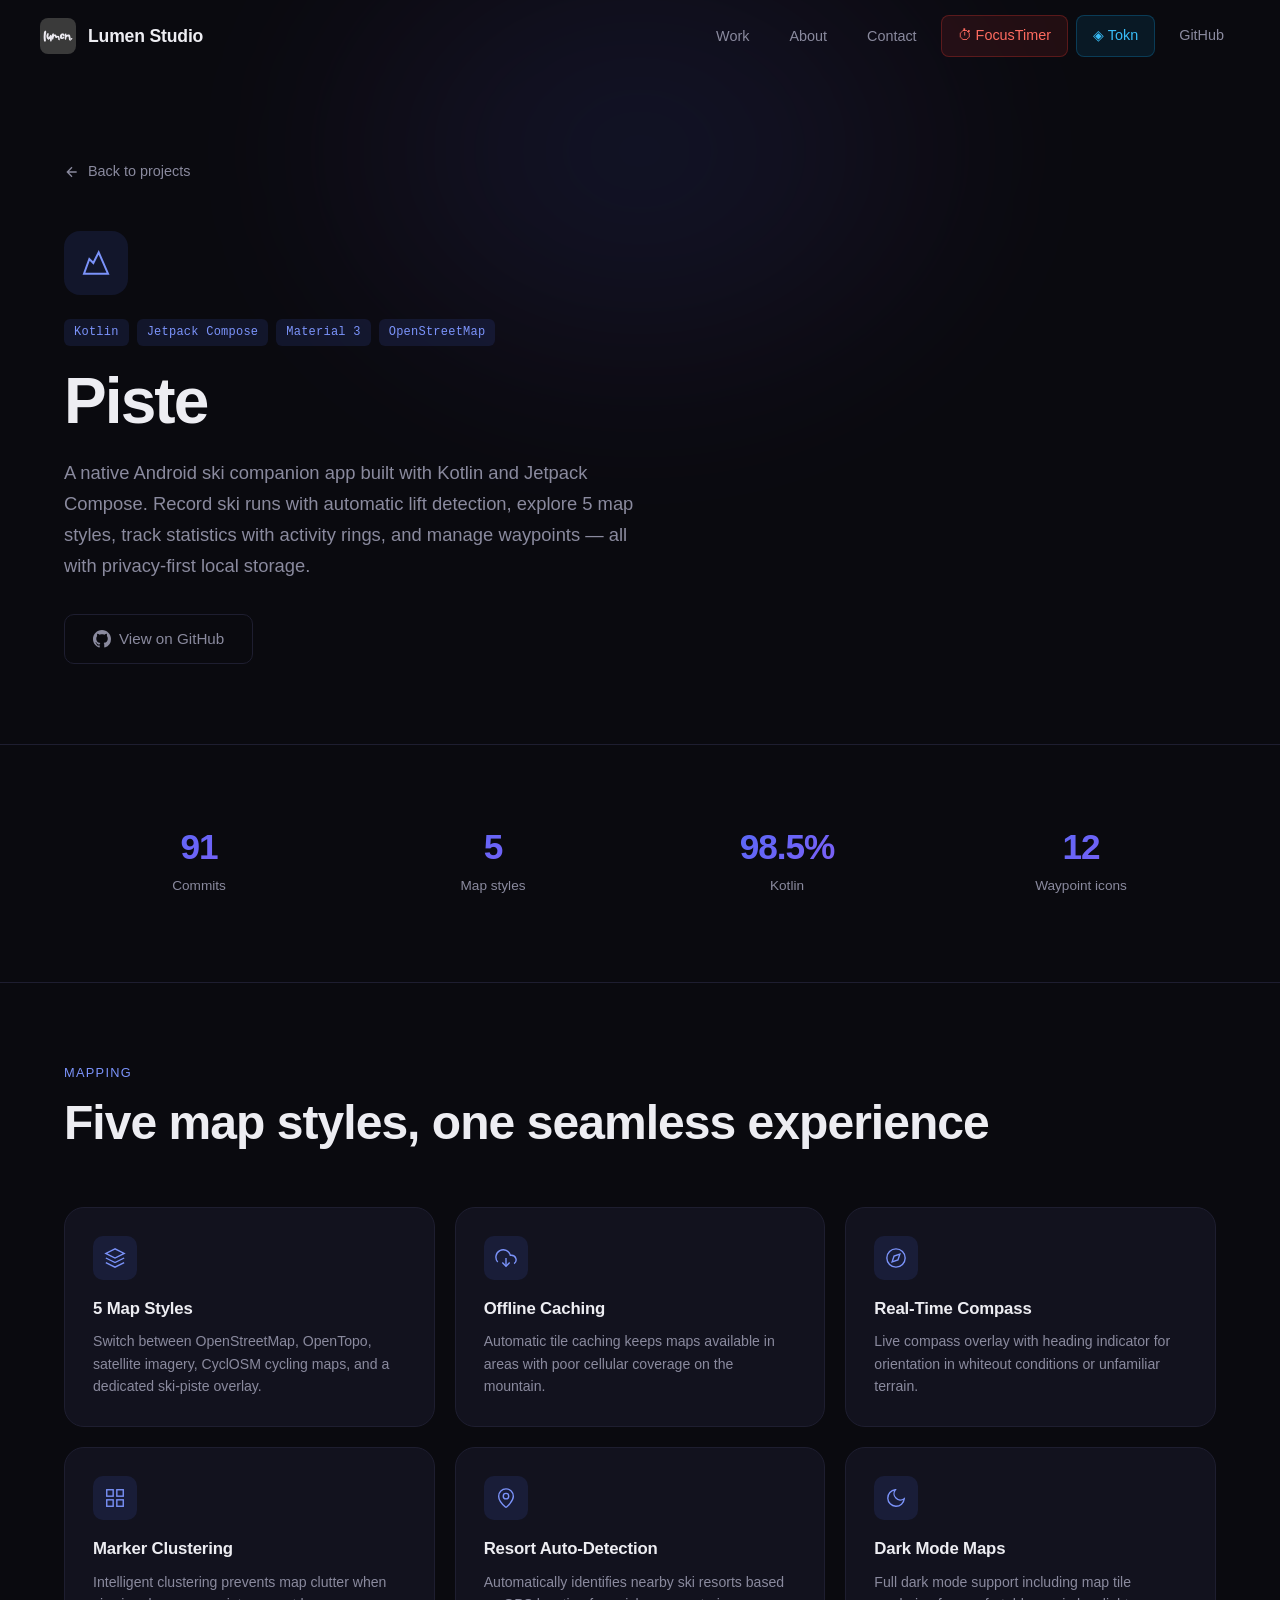
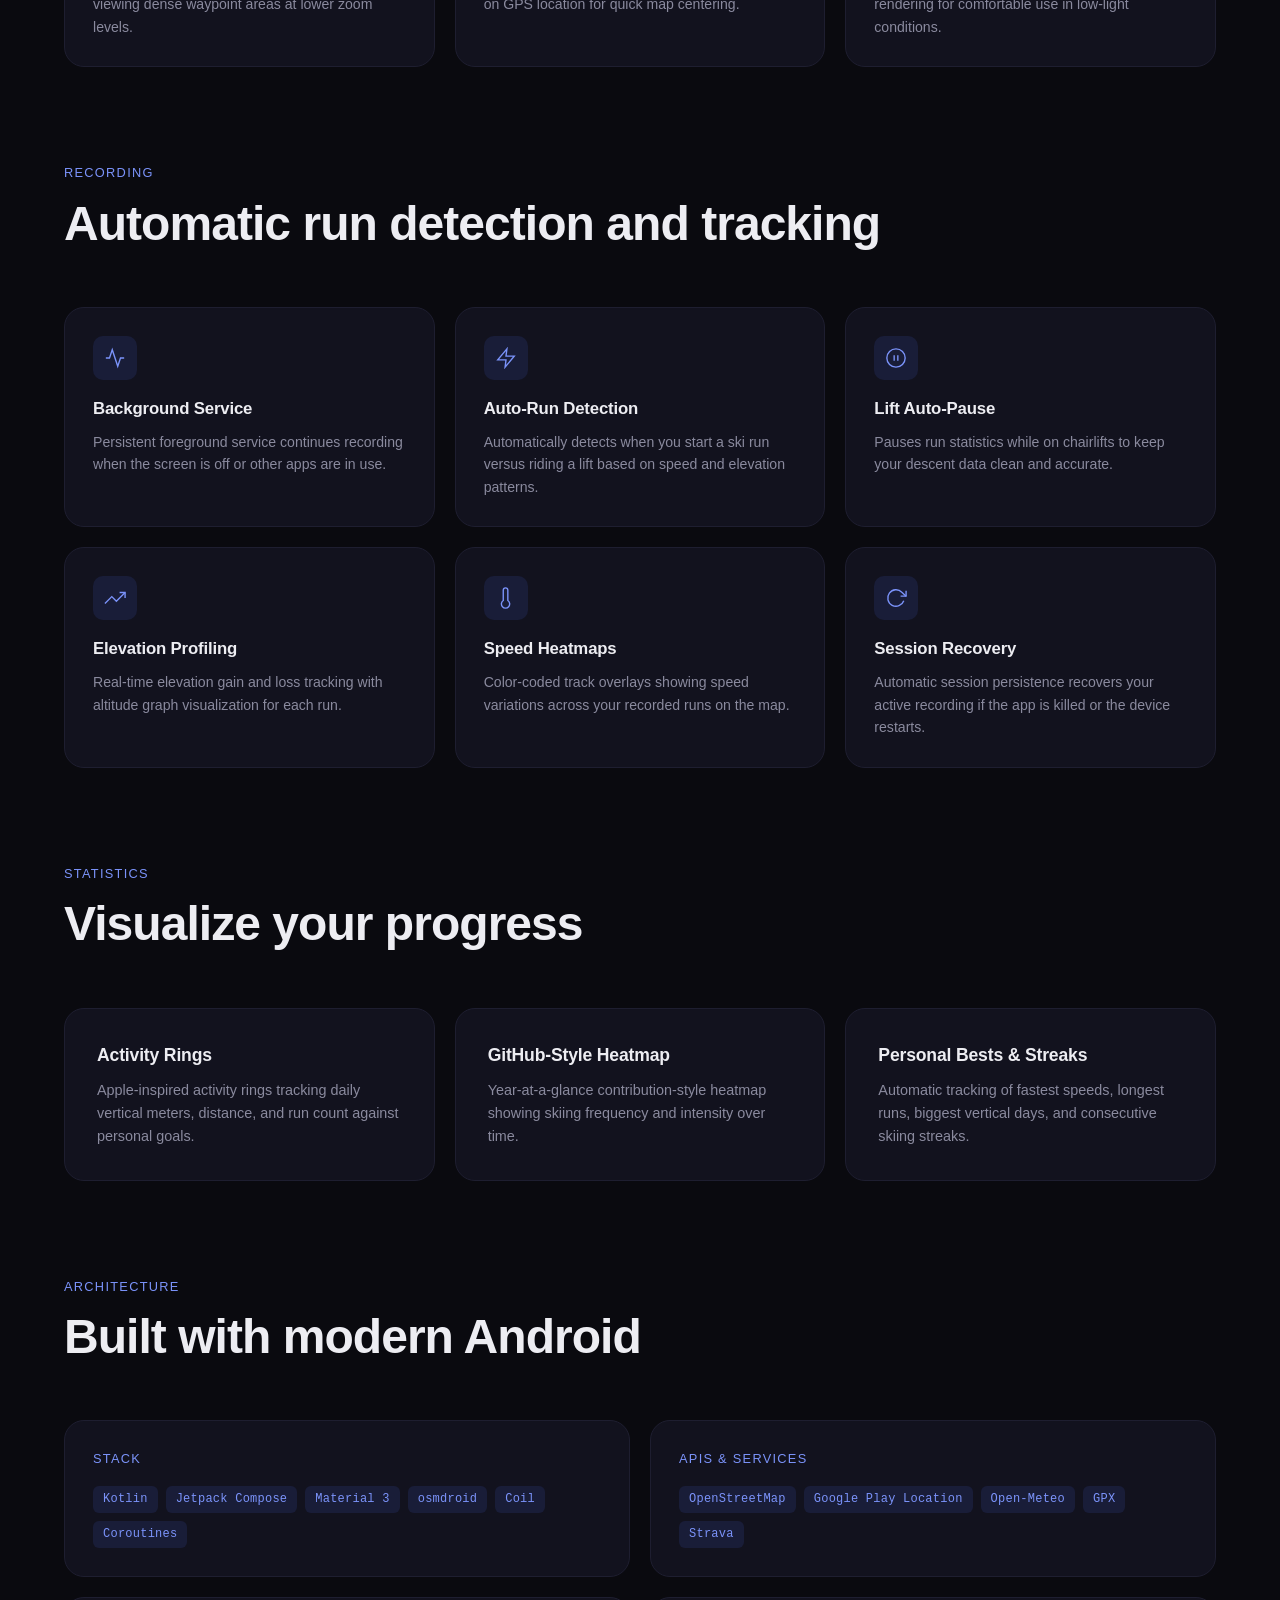
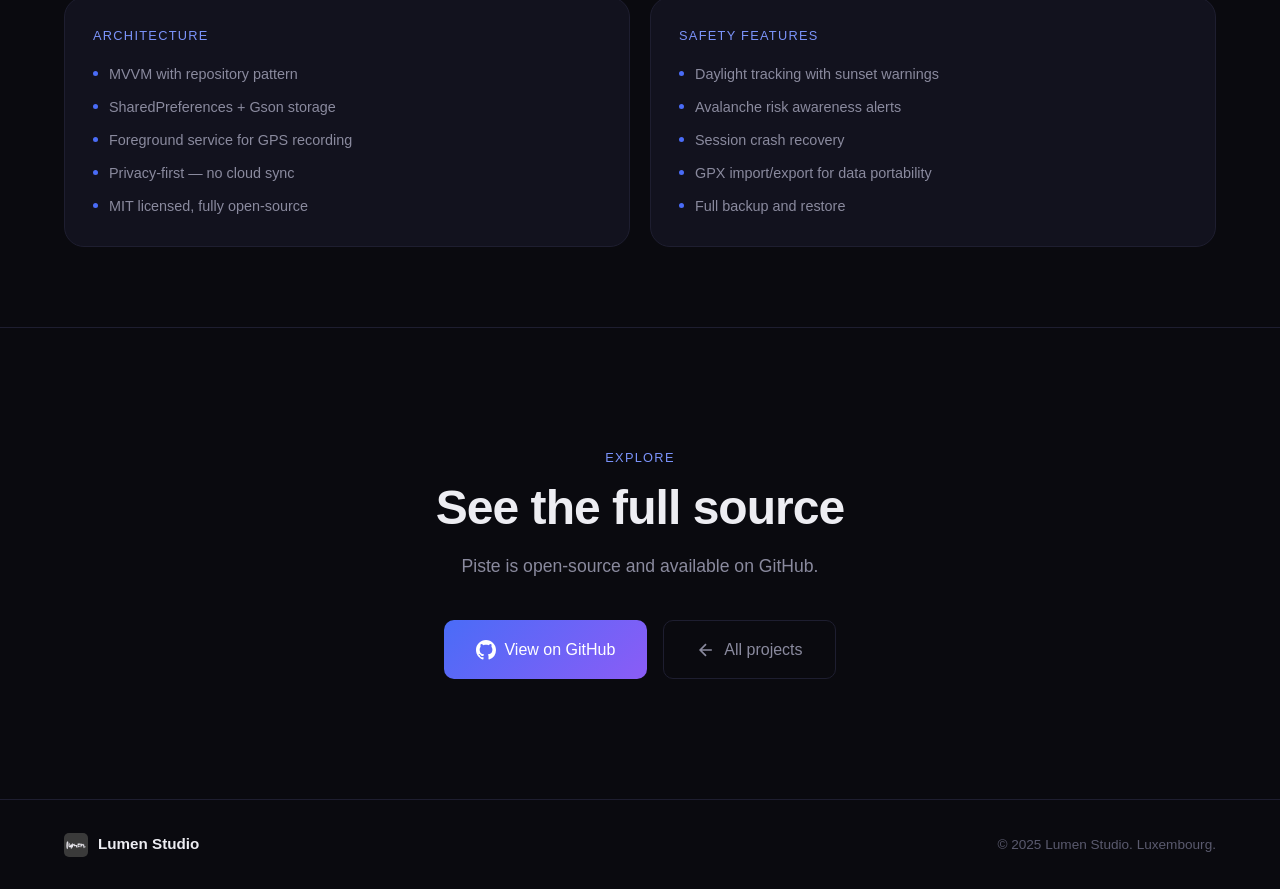
==== commit 9fcf0dda: "Adding some major changes" ====
--- a/piste.html
+++ b/piste.html
@@ -31,6 +31,7 @@
                 <li><a href="index.html#about">About</a></li>
                 <li><a href="index.html#contact">Contact</a></li>
                 <li><a href="https://focus.braunf.com" target="_blank" rel="noopener" class="nav-focus">⏱ FocusTimer</a></li>
+                <li><a href="https://tokn.braunf.com" target="_blank" rel="noopener" class="nav-tokn">◈ Tokn</a></li>
                 <li><a href="https://github.com/lumenworksco" target="_blank" rel="noopener" class="nav-github">GitHub</a></li>
             </ul>
         </div>
--- a/style.css
+++ b/style.css
@@ -1043,6 +1043,26 @@
     color: #ff8a82 !important;
 }
 
+/* ===== Tokn nav button ===== */
+.nav-tokn {
+    display: inline-flex;
+    align-items: center;
+    gap: 6px;
+    padding: 5px 13px;
+    border-radius: 8px;
+    background: rgba(14, 165, 233, 0.1);
+    border: 1px solid rgba(14, 165, 233, 0.25);
+    color: #38bdf8 !important;
+    font-size: 0.875rem;
+    font-weight: 500;
+    transition: background var(--transition), border-color var(--transition), color var(--transition);
+}
+.nav-tokn:hover {
+    background: rgba(14, 165, 233, 0.18);
+    border-color: rgba(14, 165, 233, 0.45);
+    color: #7dd3fc !important;
+}
+
 /* ===== Animations ===== */
 .fade-in {
     opacity: 0;
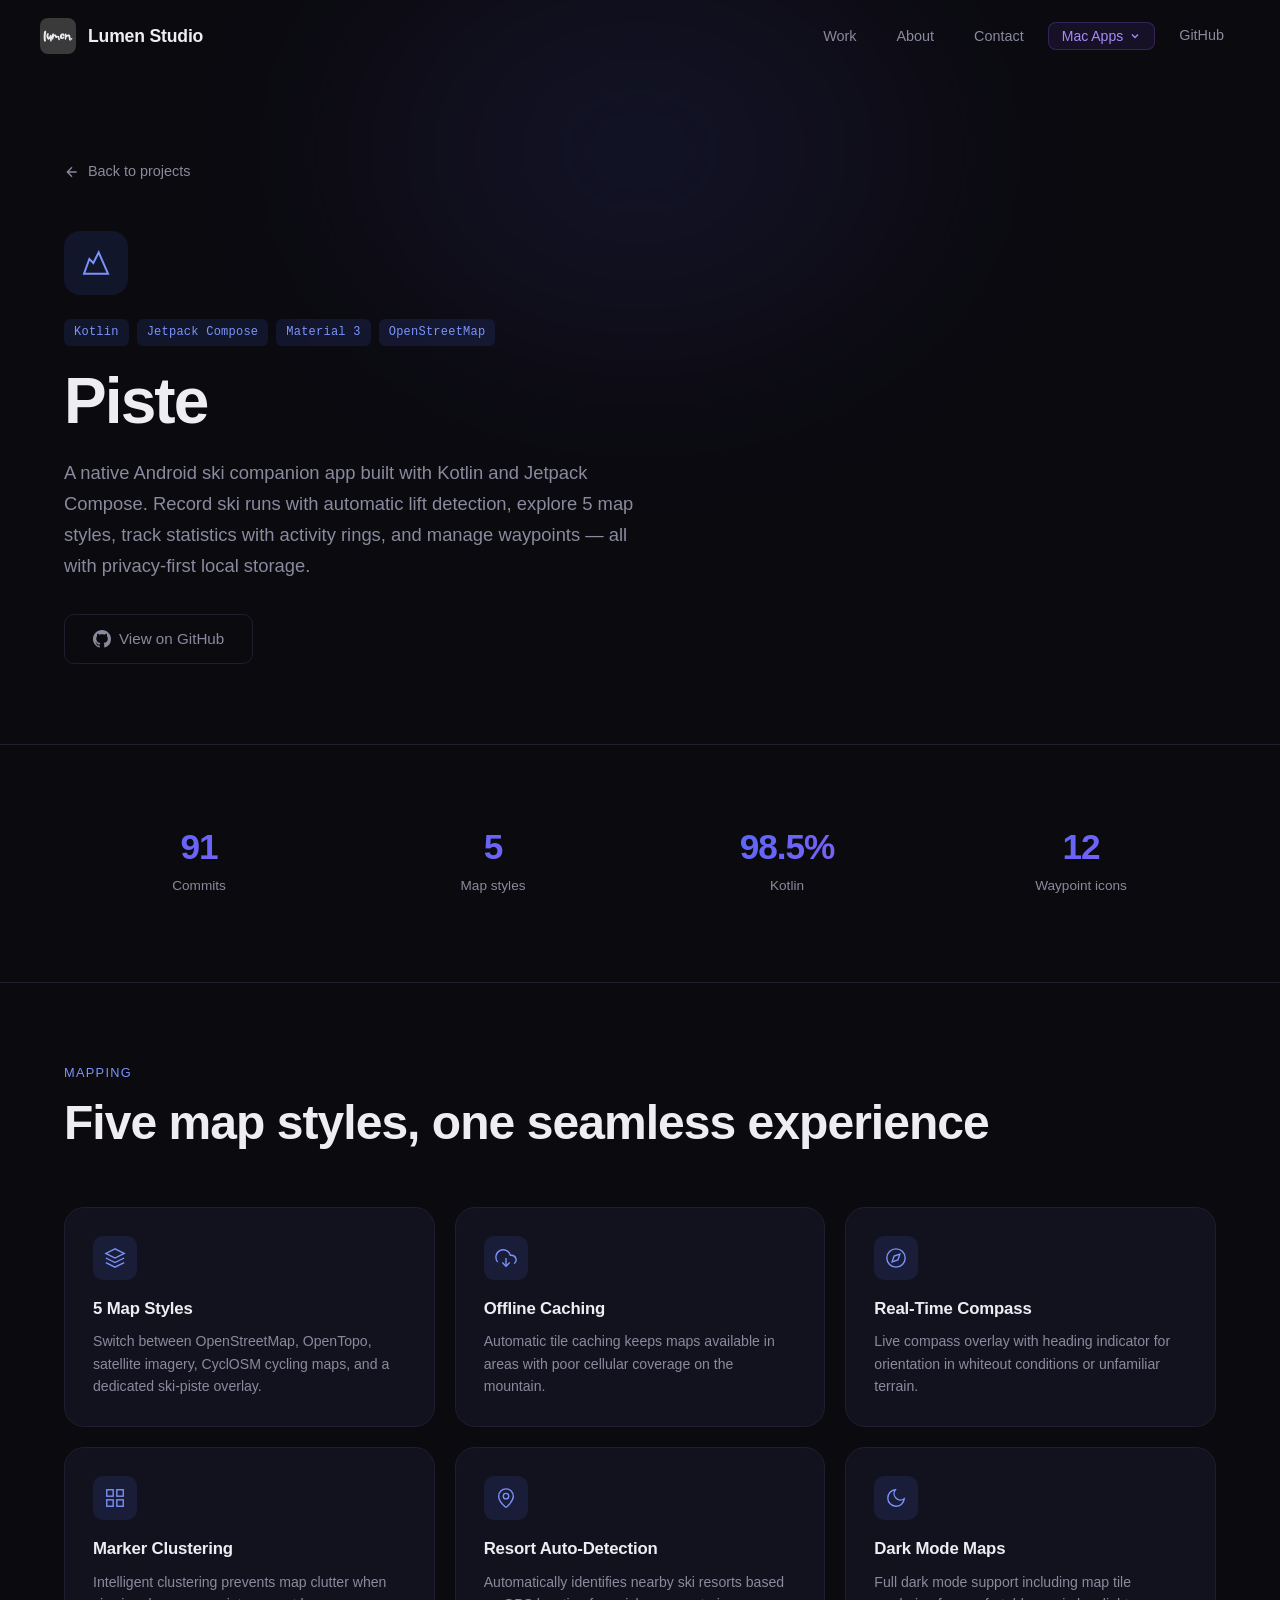
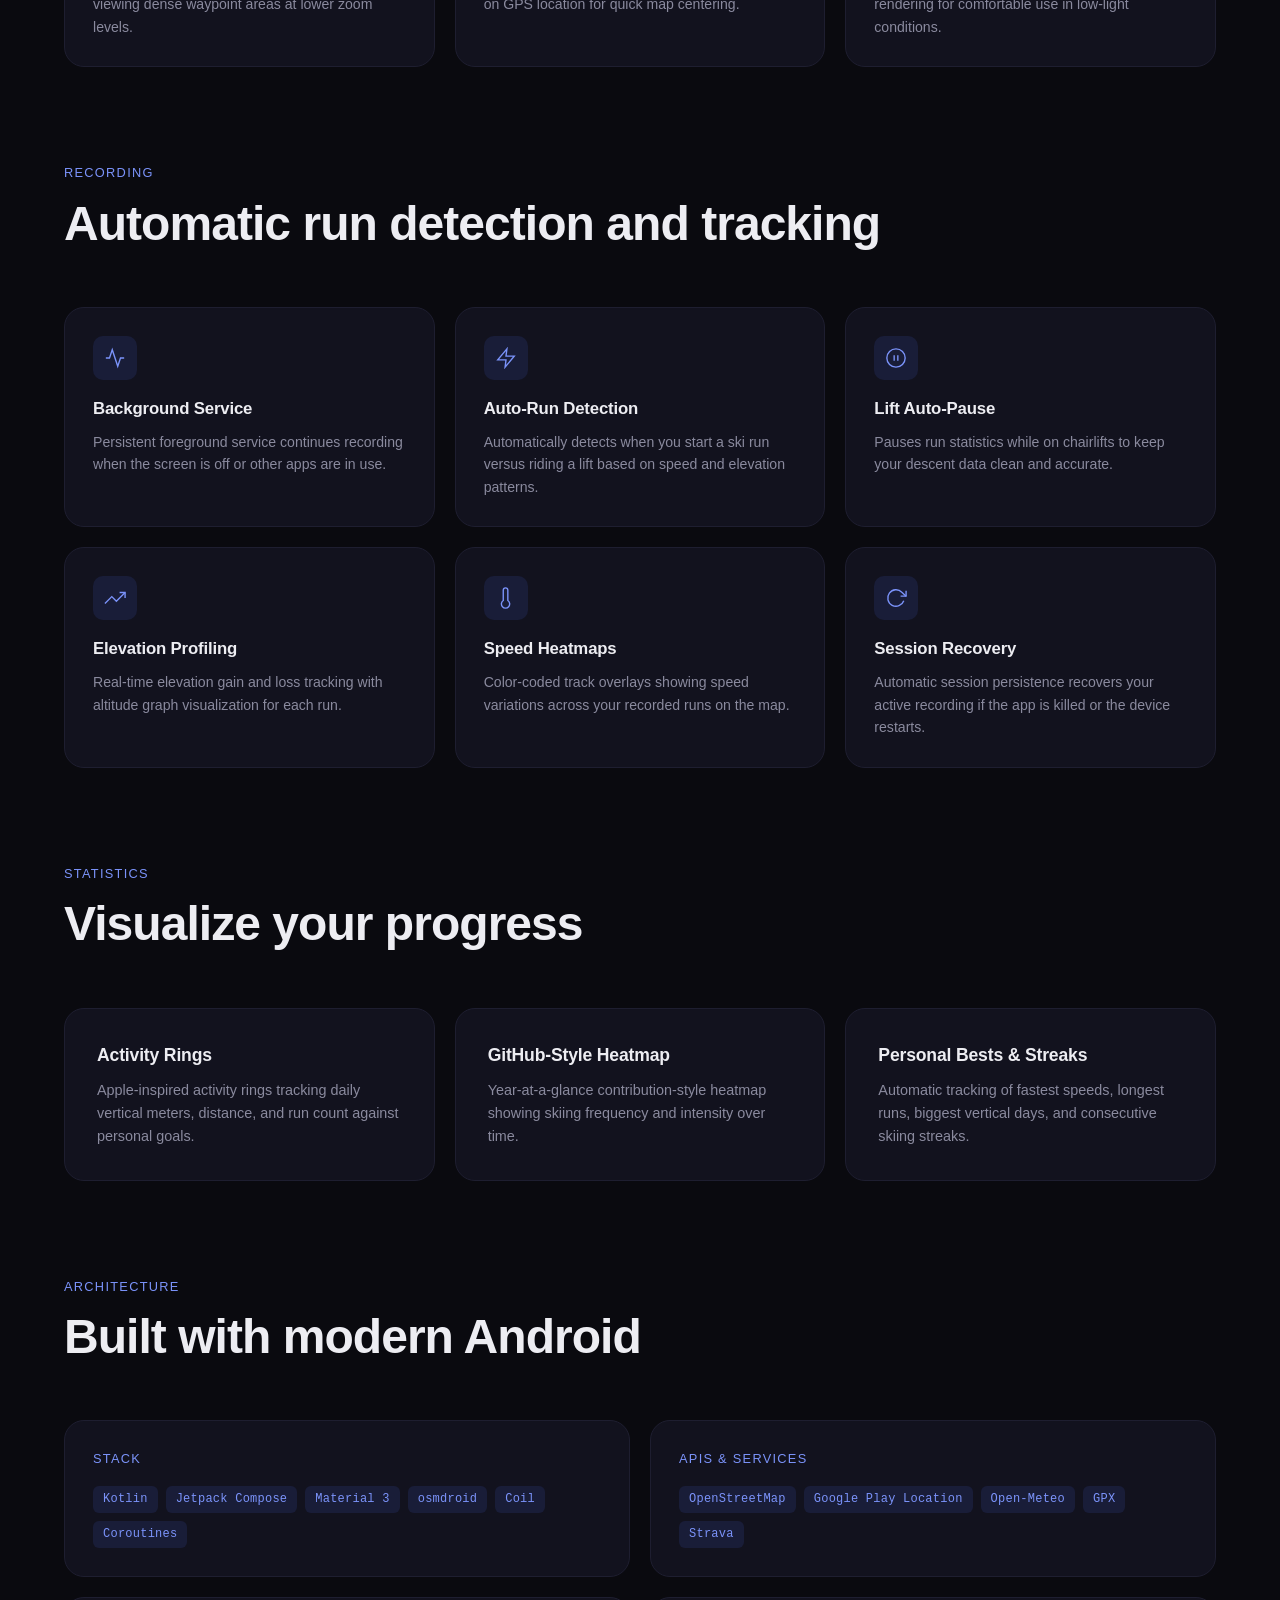
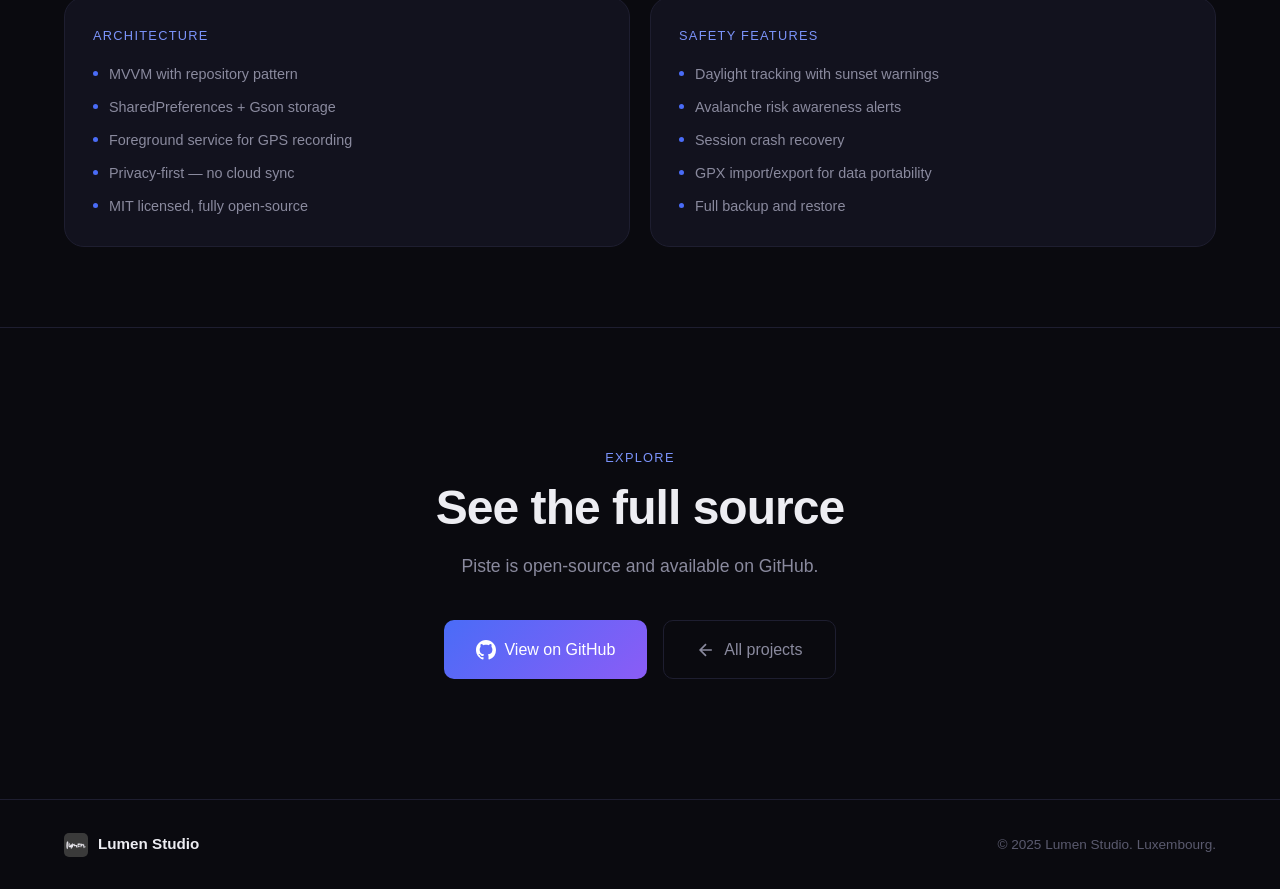
==== commit 0617f5e5: "Changing up some buttons" ====
--- a/piste.html
+++ b/piste.html
@@ -30,8 +30,16 @@
                 <li><a href="index.html#work">Work</a></li>
                 <li><a href="index.html#about">About</a></li>
                 <li><a href="index.html#contact">Contact</a></li>
-                <li><a href="https://focus.braunf.com" target="_blank" rel="noopener" class="nav-focus">⏱ FocusTimer</a></li>
-                <li><a href="https://tokn.braunf.com" target="_blank" rel="noopener" class="nav-tokn">◈ Tokn</a></li>
+                <li class="nav-mac-wrapper">
+                    <button class="nav-mac-btn" id="mac-apps-btn" aria-expanded="false">
+                        Mac Apps
+                        <svg viewBox="0 0 24 24" width="12" height="12" fill="none" stroke="currentColor" stroke-width="2.5"><polyline points="6 9 12 15 18 9"/></svg>
+                    </button>
+                    <div class="nav-mac-menu" id="mac-apps-menu">
+                        <a href="https://focus.braunf.com" target="_blank" rel="noopener" class="nav-mac-item nav-mac-item-focus">⏱ FocusTimer</a>
+                        <a href="https://tokn.braunf.com" target="_blank" rel="noopener" class="nav-mac-item nav-mac-item-tokn">◈ Tokn</a>
+                    </div>
+                </li>
                 <li><a href="https://github.com/lumenworksco" target="_blank" rel="noopener" class="nav-github">GitHub</a></li>
             </ul>
         </div>
--- a/style.css
+++ b/style.css
@@ -1023,44 +1023,85 @@
     border-top: 1px solid var(--border);
 }
 
-/* ===== FocusTimer nav button ===== */
-.nav-focus {
+/* ===== Mac Apps nav dropdown ===== */
+.nav-mac-wrapper {
+    position: relative;
+}
+
+.nav-mac-btn {
     display: inline-flex;
     align-items: center;
     gap: 6px;
     padding: 5px 13px;
     border-radius: 8px;
-    background: rgba(255, 59, 48, 0.1);
-    border: 1px solid rgba(255, 59, 48, 0.25);
-    color: #ff6b60 !important;
+    background: rgba(139, 92, 246, 0.1);
+    border: 1px solid rgba(139, 92, 246, 0.25);
+    color: #a78bfa;
     font-size: 0.875rem;
     font-weight: 500;
+    font-family: var(--font);
+    cursor: pointer;
     transition: background var(--transition), border-color var(--transition), color var(--transition);
 }
-.nav-focus:hover {
-    background: rgba(255, 59, 48, 0.18);
-    border-color: rgba(255, 59, 48, 0.45);
-    color: #ff8a82 !important;
-}
-
-/* ===== Tokn nav button ===== */
-.nav-tokn {
-    display: inline-flex;
-    align-items: center;
-    gap: 6px;
-    padding: 5px 13px;
-    border-radius: 8px;
-    background: rgba(14, 165, 233, 0.1);
-    border: 1px solid rgba(14, 165, 233, 0.25);
-    color: #38bdf8 !important;
+.nav-mac-btn:hover,
+.nav-mac-btn.open {
+    background: rgba(139, 92, 246, 0.18);
+    border-color: rgba(139, 92, 246, 0.45);
+    color: #c4b5fd;
+}
+.nav-mac-btn svg {
+    transition: transform var(--transition);
+}
+.nav-mac-btn.open svg {
+    transform: rotate(180deg);
+}
+
+.nav-mac-menu {
+    display: none;
+    position: absolute;
+    top: calc(100% + 8px);
+    right: 0;
+    min-width: 160px;
+    background: var(--bg-card);
+    border: 1px solid var(--border);
+    border-radius: 10px;
+    padding: 6px;
+    z-index: 200;
+    flex-direction: column;
+    gap: 2px;
+    box-shadow: 0 8px 32px rgba(0,0,0,0.4);
+}
+.nav-mac-menu.open {
+    display: flex;
+}
+
+.nav-mac-item {
+    display: flex;
+    align-items: center;
+    gap: 8px;
+    padding: 8px 12px;
+    border-radius: 7px;
     font-size: 0.875rem;
     font-weight: 500;
+    text-decoration: none;
+    border: 1px solid transparent;
     transition: background var(--transition), border-color var(--transition), color var(--transition);
 }
-.nav-tokn:hover {
-    background: rgba(14, 165, 233, 0.18);
-    border-color: rgba(14, 165, 233, 0.45);
-    color: #7dd3fc !important;
+.nav-mac-item-focus {
+    color: #ff6b60;
+}
+.nav-mac-item-focus:hover {
+    background: rgba(255, 59, 48, 0.1);
+    border-color: rgba(255, 59, 48, 0.2);
+    color: #ff8a82;
+}
+.nav-mac-item-tokn {
+    color: #38bdf8;
+}
+.nav-mac-item-tokn:hover {
+    background: rgba(14, 165, 233, 0.1);
+    border-color: rgba(14, 165, 233, 0.2);
+    color: #7dd3fc;
 }
 
 /* ===== Animations ===== */
